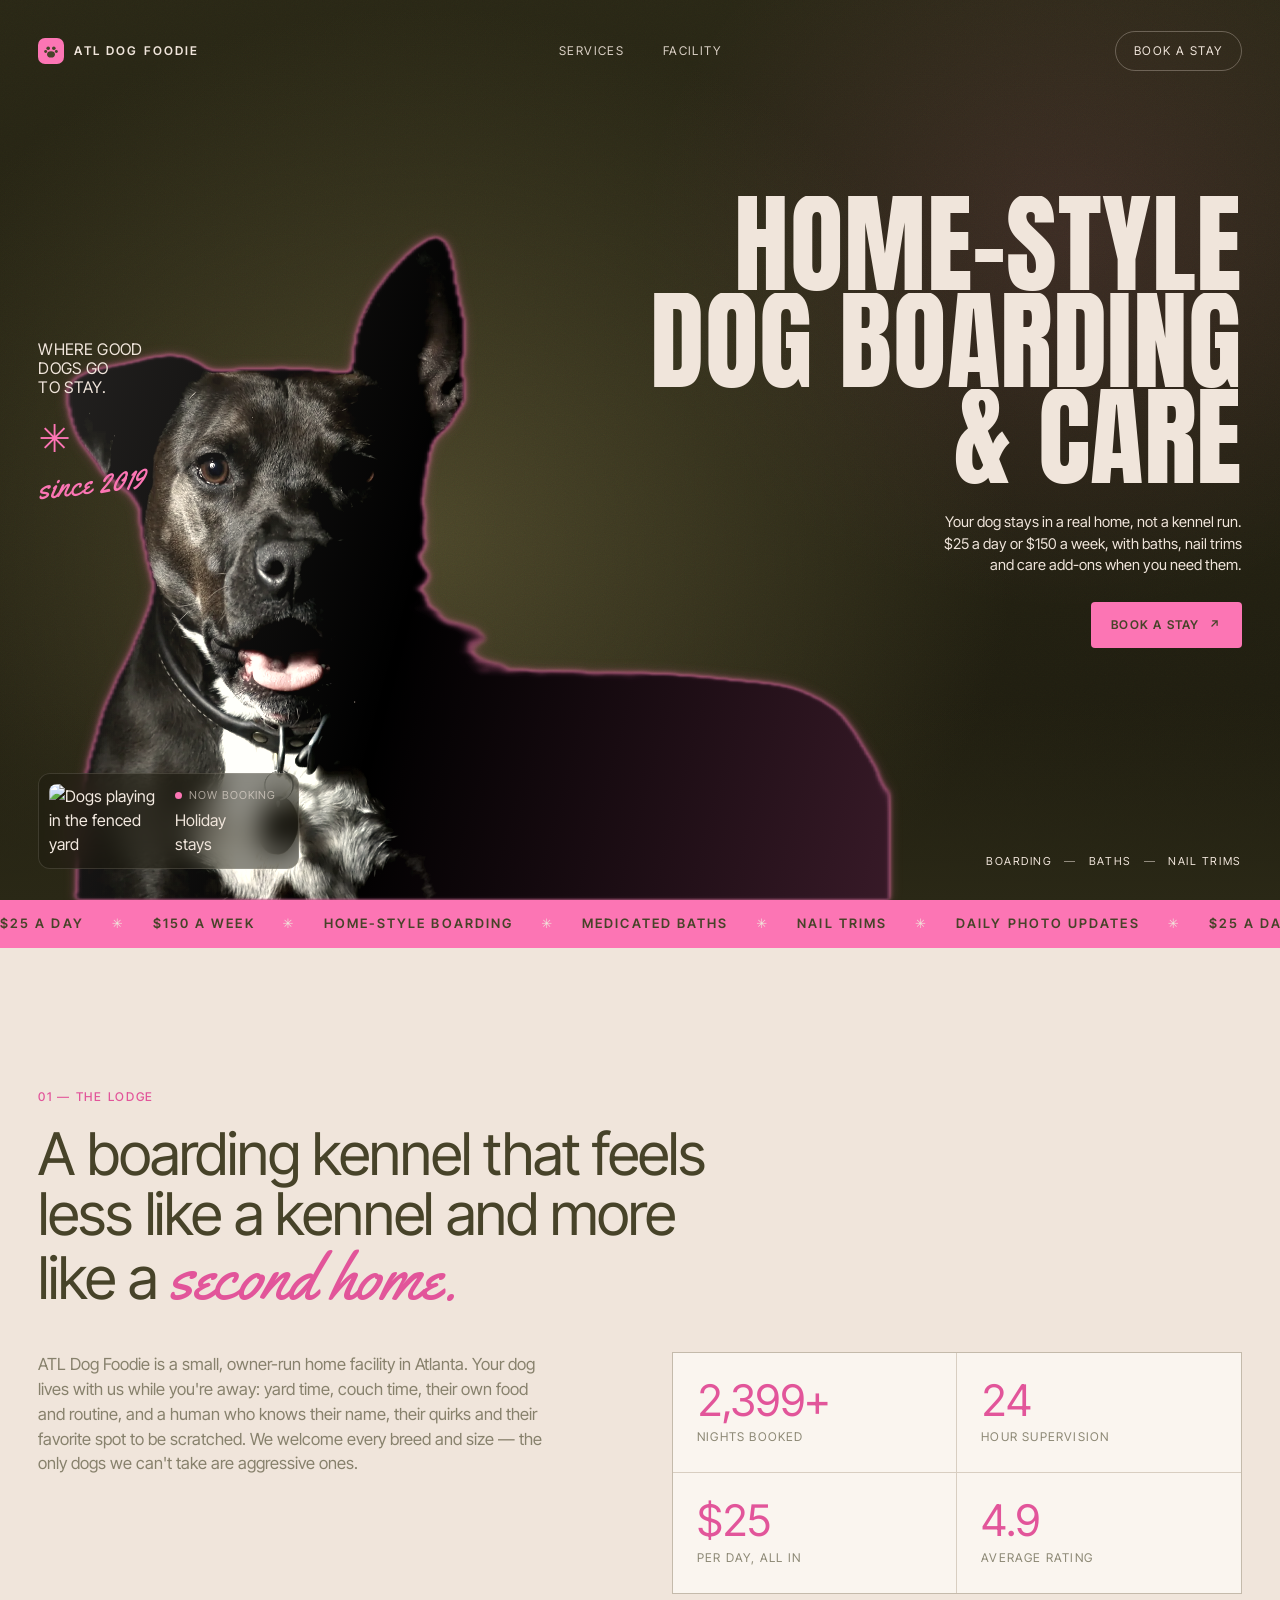
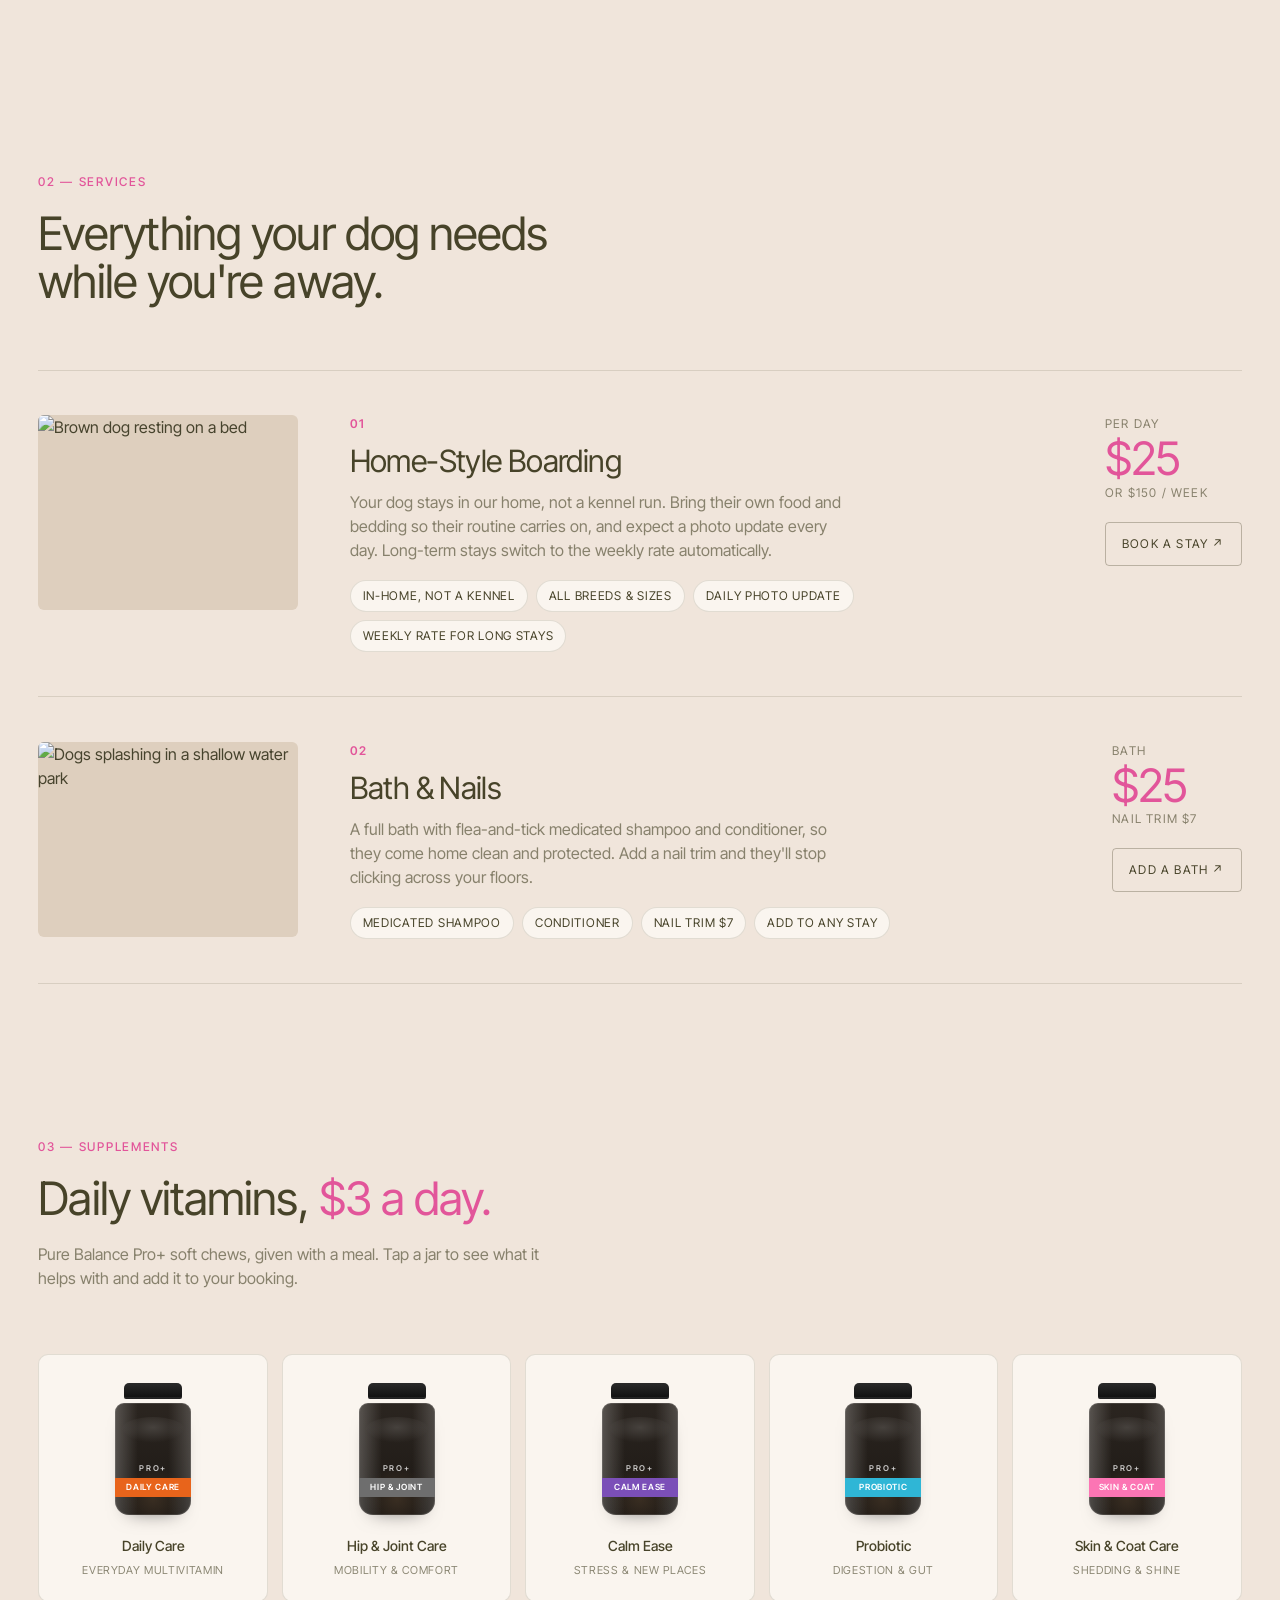
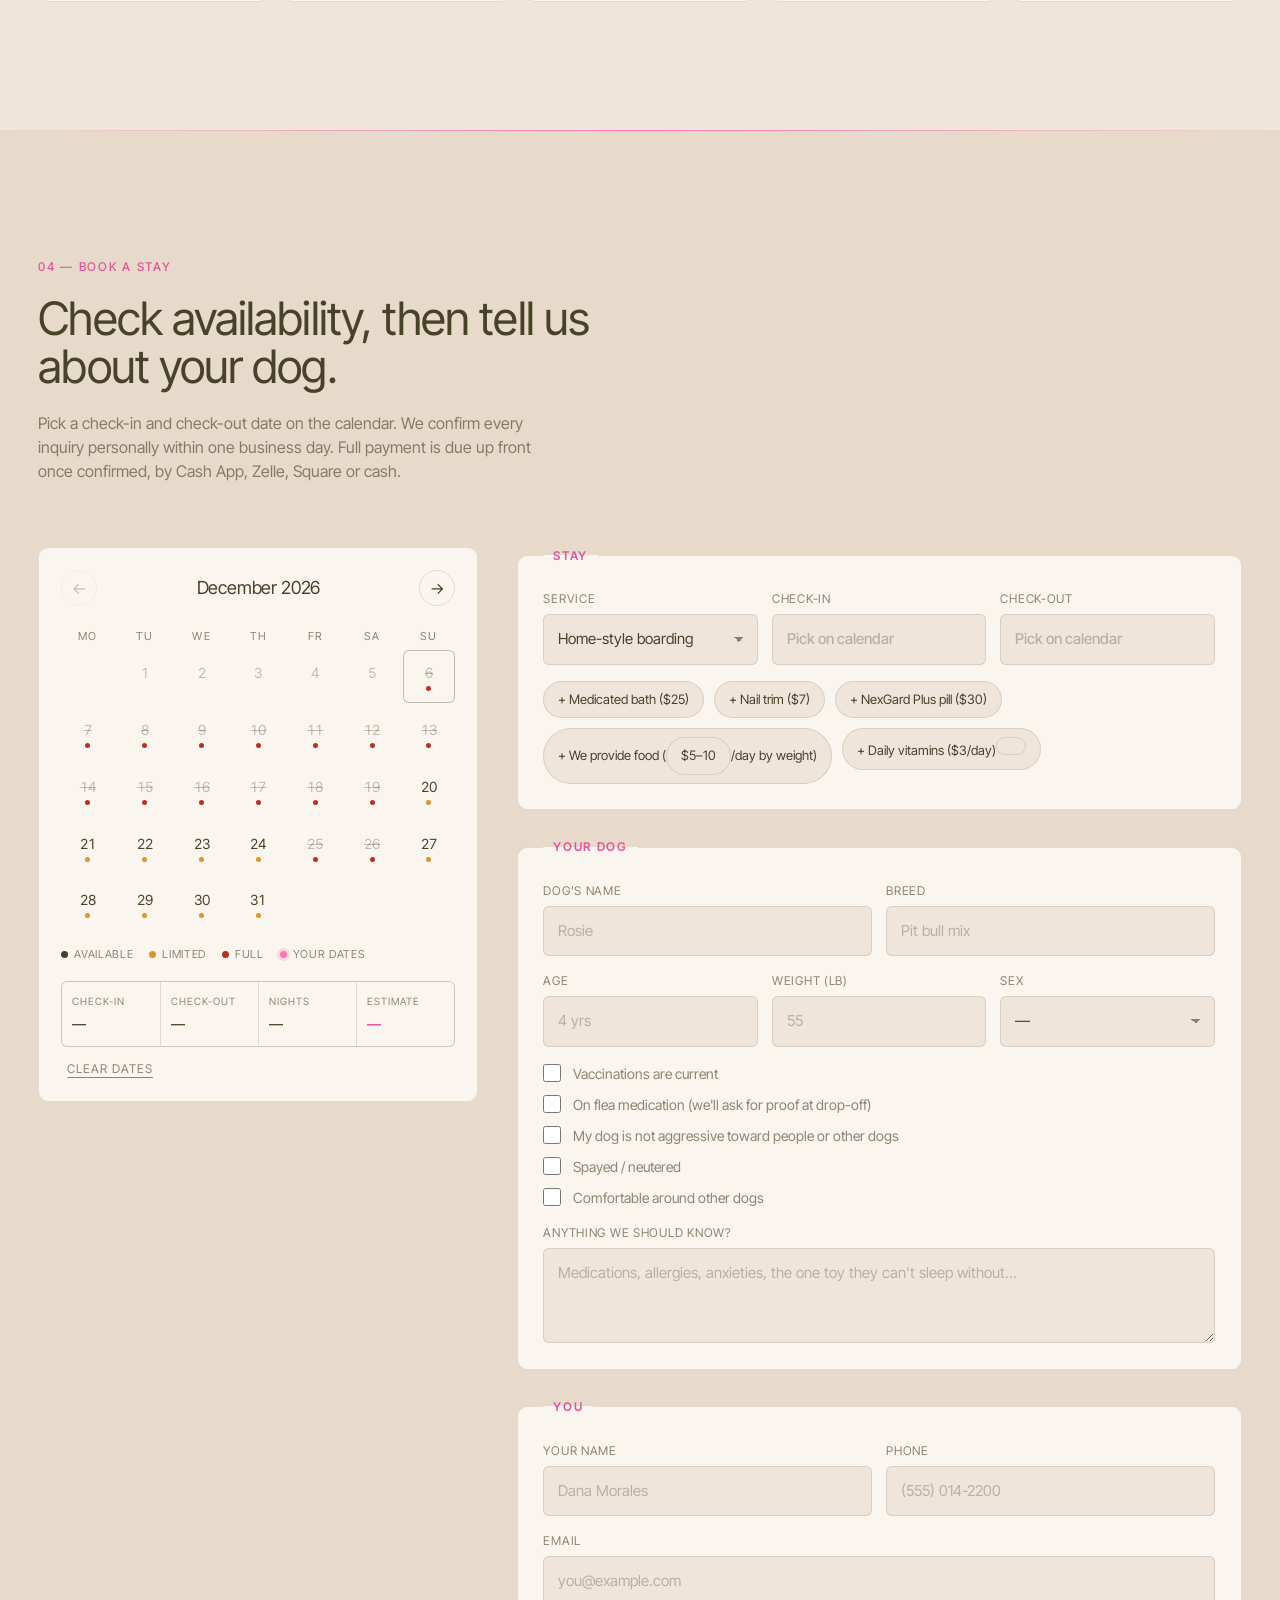
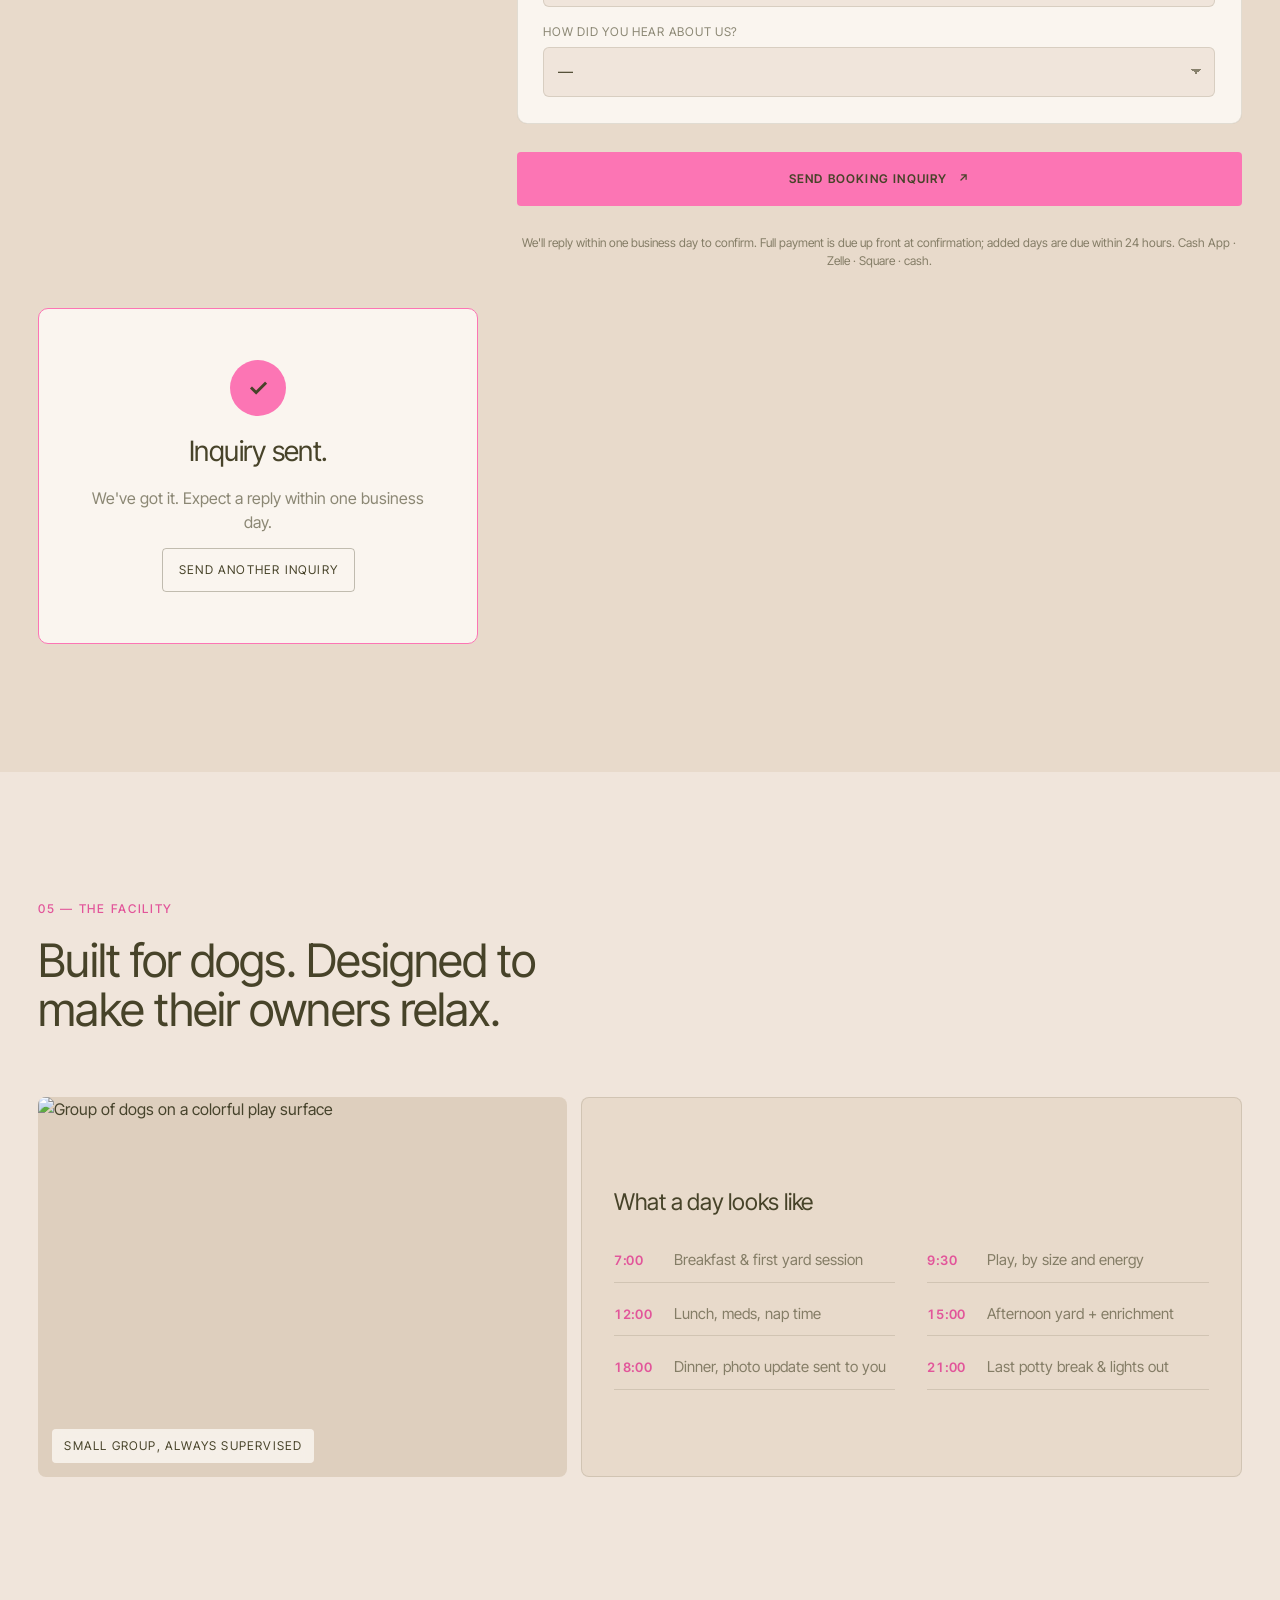
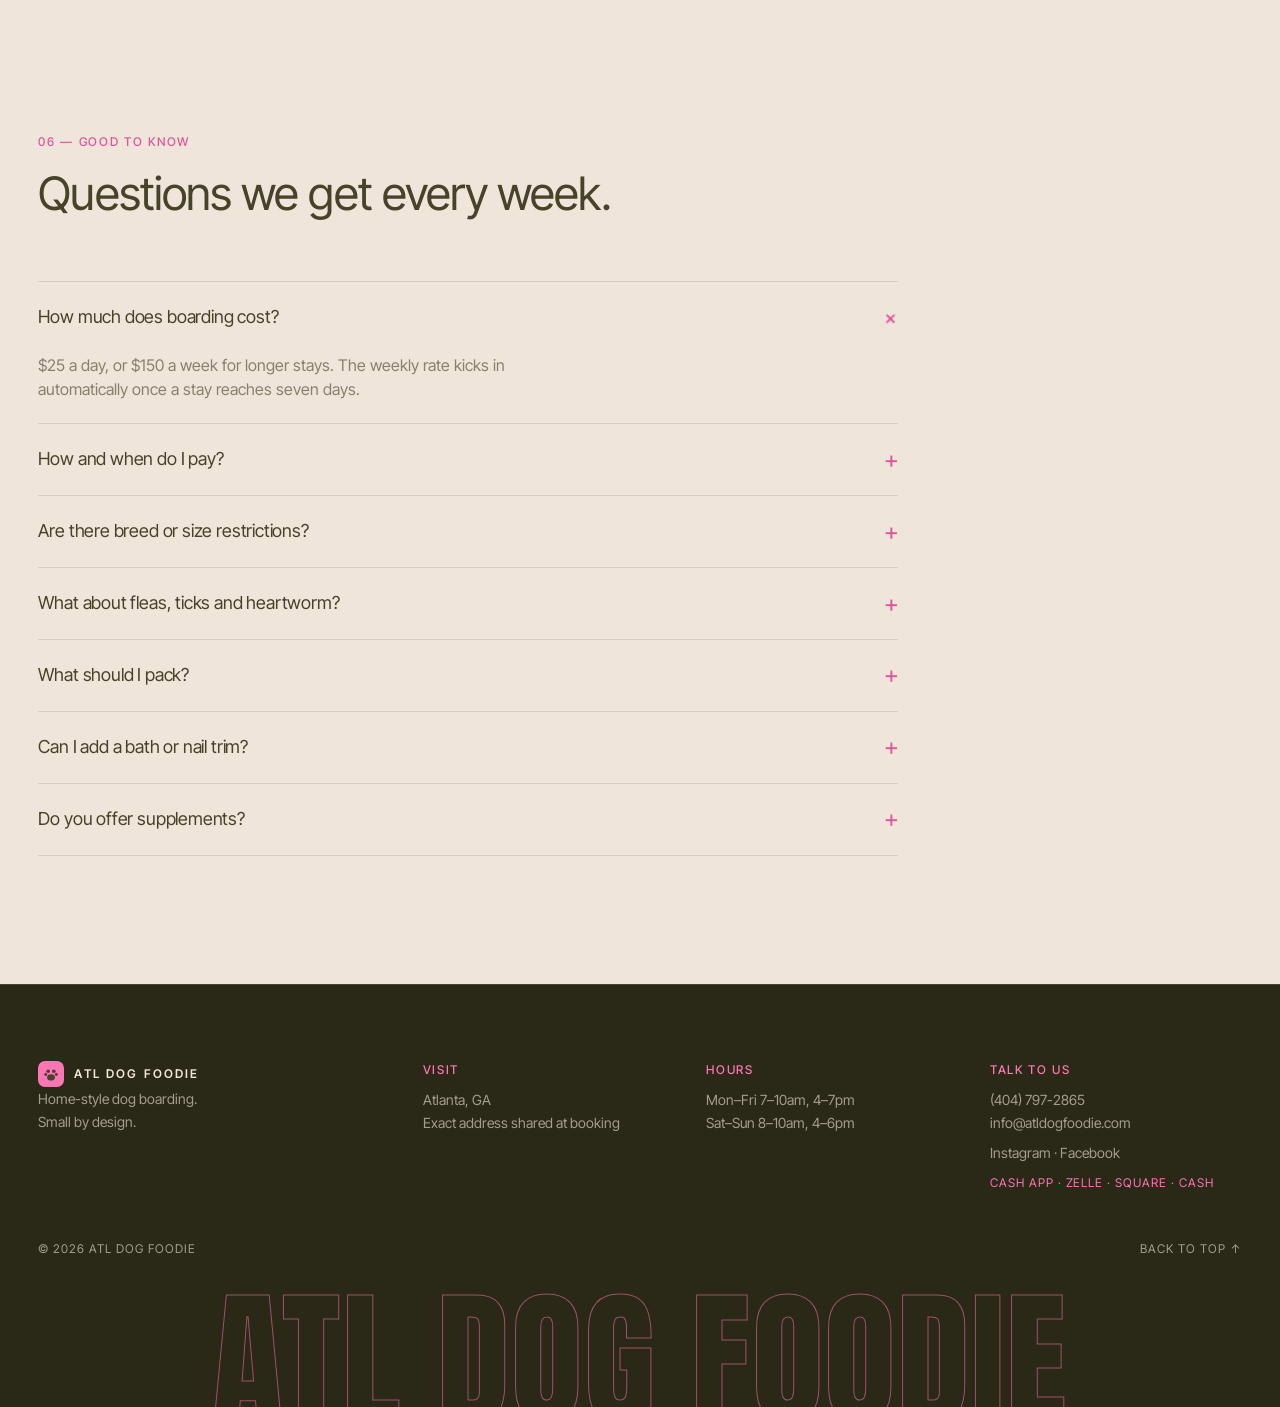
==== index.html @ d83cdf7b "ATL Dog Foodie site: hero, services, vitamins, booking calendar and inquiry form Co-Authored-By: Cla" ====
<!doctype html>
<html lang="en">
<head>
  <meta charset="utf-8">
  <meta name="viewport" content="width=device-width, initial-scale=1">
  <title>ATL Dog Foodie — Home-Style Dog Boarding in Atlanta</title>
  <meta name="description" content="Home-style dog boarding at $25 a day or $150 a week, plus baths, nail trims and care add-ons. Check availability and send a booking inquiry in under two minutes.">
  <link rel="preconnect" href="https://fonts.googleapis.com">
  <link rel="preconnect" href="https://fonts.gstatic.com" crossorigin>
  <link href="https://fonts.googleapis.com/css2?family=Anton&family=Inter+Tight:ital,wght@0,300;0,400;0,500;0,600;1,400&family=Yellowtail&display=swap" rel="stylesheet">
  <link rel="stylesheet" href="styles.css">
  <link rel="icon" href="data:image/svg+xml,%3Csvg xmlns='http://www.w3.org/2000/svg' viewBox='0 0 32 32'%3E%3Crect width='32' height='32' rx='8' fill='%23FC75B4'/%3E%3Ccircle cx='11' cy='11' r='3' fill='%23474329'/%3E%3Ccircle cx='21' cy='11' r='3' fill='%23474329'/%3E%3Cellipse cx='16' cy='21' rx='7' ry='5.5' fill='%23474329'/%3E%3C/svg%3E">
</head>
<body>

<!-- ============ HERO ============ -->
<div class="progress" id="progress" aria-hidden="true"></div>
<nav class="floating-nav" id="floatingNav" aria-label="Quick navigation">
  <a href="#top" class="brand-mini">ATL Dog Foodie</a>
  <a href="#services">Services</a>
  <a href="#facility">Facility</a>
  <a href="#book" class="floating-cta">Book a stay</a>
</nav>

<header class="hero" id="top">
  <div class="hero-media" aria-hidden="true">
    <div class="bg"></div>
    <div class="grain"></div>
    <div class="fade"></div>
  </div>

  <div class="dog-wrap" id="dogWrap" aria-hidden="true">
    <img class="dog" src="assets/dog-dark.webp" alt="" fetchpriority="high">
    <div class="dog-grade"></div>
  </div>

  <nav class="nav">
    <a class="brand" href="#top" aria-label="ATL Dog Foodie home">
      <span class="brand-mark" aria-hidden="true">
        <svg viewBox="0 0 32 32"><circle cx="11" cy="11" r="3.2"/><circle cx="21" cy="11" r="3.2"/><circle cx="6.5" cy="17" r="2.6"/><circle cx="25.5" cy="17" r="2.6"/><ellipse cx="16" cy="22" rx="7" ry="5.5"/></svg>
      </span>
      <span class="brand-name">ATL Dog Foodie</span>
    </a>
    <ul class="nav-links">
      <li><a href="#services">Services</a></li>
      <li><a href="#facility">Facility</a></li>
    </ul>
    <a class="pill" href="#book">Book a stay</a>
    <button class="burger" aria-label="Open menu" aria-expanded="false" aria-controls="mobileMenu"><span></span><span></span></button>
  </nav>

  <div class="mobile-menu" id="mobileMenu">
    <a href="#services">Services</a>
    <a href="#facility">Facility</a>
      <a href="#book" class="pill">Book a stay</a>
  </div>

  <div class="hero-left reveal-up">
    <p class="kicker">Where good<br>dogs go<br>to stay.</p>
    <span class="asterisk" aria-hidden="true">✳</span>
    <span class="hero-script" aria-hidden="true">since 2019</span>
  </div>

  <div class="hero-right">
    <h1 class="display">
      <span class="line"><span class="nowrap">Home-Style</span></span>
      <span class="line"><span>Dog Boarding</span></span>
      <span class="line"><span>&amp; Care</span></span>
    </h1>
    <p class="lede reveal-up" style="--d:.5s">Your dog stays in a real home, not a kennel run. $25 a day or $150 a week,
      with baths, nail trims and care add-ons when you need them.</p>
    <a class="btn-neon reveal-up" style="--d:.65s" href="#book">Book a stay <span class="arrow">↗</span></a>
  </div>

  <a class="hero-card reveal-up" style="--d:.8s" href="#book">
    <img src="https://images.unsplash.com/photo-1787152467585-3b6a11777ebd?w=320&h=200&fit=crop&q=70&auto=format" alt="Dogs playing in the fenced yard">
    <div>
      <small><i class="pulse"></i>Now booking</small>
      <strong>Holiday<br>stays</strong>
    </div>
  </a>

  <p class="hero-tags reveal-up" style="--d:.9s"><span>Boarding</span>—<span>Baths</span>—<span>Nail trims</span></p>

  <div class="scroll-cue" aria-hidden="true"><span></span></div>
</header>

<!-- ============ MARQUEE ============ -->
<div class="marquee" aria-hidden="true">
  <div class="marquee-track">
    <span>$25 a day</span><i>✳</i><span>$150 a week</span><i>✳</i><span>Home-style boarding</span><i>✳</i><span>Medicated baths</span><i>✳</i><span>Nail trims</span><i>✳</i><span>Daily photo updates</span><i>✳</i>
    <span>$25 a day</span><i>✳</i><span>$150 a week</span><i>✳</i><span>Home-style boarding</span><i>✳</i><span>Medicated baths</span><i>✳</i><span>Nail trims</span><i>✳</i><span>Daily photo updates</span><i>✳</i>
  </div>
</div>

<main>
<!-- ============ INTRO ============ -->
<section class="intro container">
  <p class="eyebrow reveal-up">01 — The lodge</p>
  <h2 class="h-xl reveal-up" style="--d:.1s">A boarding kennel that feels less like a kennel and more like a <em>second home.</em></h2>
  <div class="intro-grid">
    <p class="reveal-up" style="--d:.2s">ATL Dog Foodie is a small, owner-run home facility in Atlanta. Your dog lives with us while you're away: yard time, couch time, their own food and routine, and a human who knows their name, their quirks and their favorite spot to be scratched. We welcome every breed and size — the only dogs we can't take are aggressive ones.</p>
    <ul class="stats reveal-up" style="--d:.3s">
      <li><strong data-count="2400">0</strong><span>nights booked</span></li>
      <li><strong data-count="24">0</strong><span>hour supervision</span></li>
      <li><strong data-count="25" data-prefix="$">0</strong><span>per day, all in</span></li>
      <li><strong data-count="4.9" data-decimals="1">0</strong><span>average rating</span></li>
    </ul>
  </div>
</section>

<!-- ============ SERVICES ============ -->
<section class="services container" id="services">
  <div class="section-head">
    <p class="eyebrow reveal-up">02 — Services</p>
    <h2 class="h-lg reveal-up" style="--d:.1s">Everything your dog needs while you're away.</h2>
  </div>

  <div class="service-list">
    <article class="service reveal-up" data-service="boarding">
      <div class="service-media">
        <img src="https://images.unsplash.com/photo-1733344026350-228997a24764?w=900&q=75&auto=format&fit=crop" alt="Brown dog resting on a bed" loading="lazy">
      </div>
      <div class="service-body">
        <span class="num">01</span>
        <h3>Home-Style Boarding</h3>
        <p>Your dog stays in our home, not a kennel run. Bring their own food and bedding so their routine carries on, and expect a photo update every day. Long-term stays switch to the weekly rate automatically.</p>
        <ul class="features">
          <li>In-home, not a kennel</li><li>All breeds &amp; sizes</li><li>Daily photo update</li><li>Weekly rate for long stays</li>
        </ul>
      </div>
      <div class="service-price">
        <small>per day</small>
        <strong>$<span data-price="boarding">25</span></strong>
        <small>or $<span data-price="week">150</span> / week</small>
        <a class="btn-ghost" href="#book" data-pick="boarding">Book a stay ↗</a>
      </div>
    </article>

    <article class="service reveal-up" data-service="bath">
      <div class="service-media">
        <img src="https://images.unsplash.com/photo-1758426157062-3622db44ecd6?w=900&q=75&auto=format&fit=crop" alt="Dogs splashing in a shallow water park" loading="lazy">
      </div>
      <div class="service-body">
        <span class="num">02</span>
        <h3>Bath &amp; Nails</h3>
        <p>A full bath with flea-and-tick medicated shampoo and conditioner, so they come home clean and protected. Add a nail trim and they'll stop clicking across your floors.</p>
        <ul class="features">
          <li>Medicated shampoo</li><li>Conditioner</li><li>Nail trim $<span data-price="nails">7</span></li><li>Add to any stay</li>
        </ul>
      </div>
      <div class="service-price">
        <small>bath</small>
        <strong>$<span data-price="bath">25</span></strong>
        <small>nail trim $<span data-price="nails2">7</span></small>
        <a class="btn-ghost" href="#book" data-pick="boarding" data-addon="bath">Add a bath ↗</a>
      </div>
    </article>

    
  </div>
</section>

<!-- ============ VITAMINS ============ -->
<section class="vitamins container" id="vitamins">
  <div class="section-head">
    <p class="eyebrow reveal-up">03 — Supplements</p>
    <h2 class="h-lg reveal-up" style="--d:.1s">Daily vitamins, <span class="pink">$3 a day.</span></h2>
    <p class="muted reveal-up" style="--d:.2s">Pure Balance Pro+ soft chews, given with a meal. Tap a jar to see what it helps with and add it to your booking.</p>
  </div>
  <div class="jar-row reveal-up" role="list">
    <button class="jar" type="button" role="listitem" data-vit="daily" style="--label:#E8641B"><span class="jar-cap"></span><span class="jar-body"><span class="jar-brand">Pro+</span><span class="jar-label">Daily Care</span></span><span class="jar-name">Daily Care</span><span class="jar-hint">Everyday multivitamin</span></button>
    <button class="jar" type="button" role="listitem" data-vit="hip" style="--label:#6E6E6E"><span class="jar-cap"></span><span class="jar-body"><span class="jar-brand">Pro+</span><span class="jar-label">Hip &amp; Joint</span></span><span class="jar-name">Hip &amp; Joint Care</span><span class="jar-hint">Mobility &amp; comfort</span></button>
    <button class="jar" type="button" role="listitem" data-vit="calm" style="--label:#7B4FB8"><span class="jar-cap"></span><span class="jar-body"><span class="jar-brand">Pro+</span><span class="jar-label">Calm Ease</span></span><span class="jar-name">Calm Ease</span><span class="jar-hint">Stress &amp; new places</span></button>
    <button class="jar" type="button" role="listitem" data-vit="probiotic" style="--label:#2FB6D6"><span class="jar-cap"></span><span class="jar-body"><span class="jar-brand">Pro+</span><span class="jar-label">Probiotic</span></span><span class="jar-name">Probiotic</span><span class="jar-hint">Digestion &amp; gut</span></button>
    <button class="jar" type="button" role="listitem" data-vit="skin" style="--label:#FC75B4"><span class="jar-cap"></span><span class="jar-body"><span class="jar-brand">Pro+</span><span class="jar-label">Skin &amp; Coat</span></span><span class="jar-name">Skin &amp; Coat Care</span><span class="jar-hint">Shedding &amp; shine</span></button>
  </div>
</section>

<dialog class="vit-dialog" id="vitDialog" aria-labelledby="vitTitle">
  <form method="dialog" class="vit-inner">
    <button class="vit-close" value="close" aria-label="Close">×</button>
    <div class="vit-jar" id="vitJar"><span class="jar-cap"></span><span class="jar-body"><span class="jar-brand">Pro+</span><span class="jar-label" id="vitLabel"></span></span></div>
    <div class="vit-copy">
      <p class="eyebrow" id="vitKicker">Supplement</p>
      <h3 id="vitTitle">Daily Care</h3>
      <p class="muted" id="vitSummary"></p>
      <ul class="vit-benefits" id="vitBenefits"></ul>
      <p class="vit-price">$<span data-price="vitamins">3</span> a day · given with a meal</p>
      <div class="vit-actions">
        <button class="btn-neon" value="add" id="vitAdd" type="submit">Add to my booking <span class="arrow">↗</span></button>
        <button class="btn-ghost" value="close" type="submit">Maybe later</button>
      </div>
    </div>
  </form>
</dialog>

<!-- ============ BOOKING ============ -->
<section class="booking" id="book">
  <div class="container">
    <div class="section-head">
      <p class="eyebrow reveal-up">04 — Book a stay</p>
      <h2 class="h-lg reveal-up" style="--d:.1s">Check availability, then tell us about your dog.</h2>
      <p class="muted reveal-up" style="--d:.2s">Pick a check-in and check-out date on the calendar. We confirm every inquiry personally within one business day. Full payment is due up front once confirmed, by Cash App, Zelle, Square or cash.</p>
    </div>

    <div class="booking-grid">
      <!-- Calendar -->
      <div class="calendar reveal-up" id="calendar" aria-label="Availability calendar">
        <div class="cal-head">
          <button class="cal-nav" id="prevMonth" aria-label="Previous month">←</button>
          <h3 id="calTitle">Month</h3>
          <button class="cal-nav" id="nextMonth" aria-label="Next month">→</button>
        </div>
        <div class="cal-weekdays"><span>Mo</span><span>Tu</span><span>We</span><span>Th</span><span>Fr</span><span>Sa</span><span>Su</span></div>
        <div class="cal-grid" id="calGrid" role="grid"></div>
        <div class="cal-legend">
          <span><i class="dot open"></i>Available</span>
          <span><i class="dot limited"></i>Limited</span>
          <span><i class="dot full"></i>Full</span>
          <span><i class="dot selected"></i>Your dates</span>
        </div>
        <div class="cal-summary" id="calSummary">
          <div><small>Check-in</small><strong id="sumIn">—</strong></div>
          <div><small>Check-out</small><strong id="sumOut">—</strong></div>
          <div><small>Nights</small><strong id="sumNights">—</strong></div>
          <div><small>Estimate</small><strong id="sumEstimate">—</strong></div>
        </div>
        <button class="link-btn" id="clearDates" type="button">Clear dates</button>
      </div>

      <!-- Inquiry form -->
      <form class="inquiry reveal-up" id="inquiryForm" novalidate style="--d:.15s">
        <fieldset>
          <legend>Stay</legend>
          <div class="field-row">
            <label class="field">
              <span>Service</span>
              <select name="service" id="serviceSelect" required>
                <option value="boarding">Home-style boarding</option>
                <option value="grooming">Bath / nails only (drop-in)</option>
              </select>
            </label>
            <label class="field">
              <span>Check-in</span>
              <input type="text" name="checkin" id="checkinField" placeholder="Pick on calendar" readonly required>
            </label>
            <label class="field">
              <span>Check-out</span>
              <input type="text" name="checkout" id="checkoutField" placeholder="Pick on calendar" readonly required>
            </label>
          </div>
          <div class="chips" role="group" aria-label="Add-ons">
            <label><input type="checkbox" name="addons" value="bath"><span>+ Medicated bath ($25)</span></label>
            <label><input type="checkbox" name="addons" value="nails"><span>+ Nail trim ($7)</span></label>
            <label><input type="checkbox" name="addons" value="nexgard"><span>+ NexGard Plus pill ($30)</span></label>
            <label><input type="checkbox" name="addons" value="food"><span>+ We provide food (<span id="foodRate">$5–10</span>/day by weight)</span></label>
            <label><input type="checkbox" name="addons" value="vitamins"><span>+ Daily vitamins ($3/day)<span id="vitChoice"></span></span></label>
            <input type="hidden" name="vitamin" id="vitaminField" value="">
          </div>
        </fieldset>

        <fieldset>
          <legend>Your dog</legend>
          <div class="field-row">
            <label class="field"><span>Dog's name</span><input type="text" name="dogName" required placeholder="Rosie"></label>
            <label class="field"><span>Breed</span><input type="text" name="breed" required placeholder="Pit bull mix"></label>
          </div>
          <div class="field-row three">
            <label class="field"><span>Age</span><input type="text" name="age" placeholder="4 yrs"></label>
            <label class="field"><span>Weight (lb)</span><input type="number" name="weight" min="1" max="250" placeholder="55"></label>
            <label class="field"><span>Sex</span>
              <select name="sex"><option value="">—</option><option>Female</option><option>Male</option></select>
            </label>
          </div>
          <div class="toggles">
            <label><input type="checkbox" name="vaccinated" required><span>Vaccinations are current</span></label>
            <label><input type="checkbox" name="fleaMed"><span>On flea medication (we'll ask for proof at drop-off)</span></label>
            <label><input type="checkbox" name="notAggressive" required><span>My dog is not aggressive toward people or other dogs</span></label>
            <label><input type="checkbox" name="fixed"><span>Spayed / neutered</span></label>
            <label><input type="checkbox" name="social"><span>Comfortable around other dogs</span></label>
          </div>
          <label class="field"><span>Anything we should know?</span>
            <textarea name="notes" rows="3" placeholder="Medications, allergies, anxieties, the one toy they can't sleep without…"></textarea>
          </label>
        </fieldset>

        <fieldset>
          <legend>You</legend>
          <div class="field-row">
            <label class="field"><span>Your name</span><input type="text" name="ownerName" required placeholder="Dana Morales"></label>
            <label class="field"><span>Phone</span><input type="tel" name="phone" required placeholder="(555) 014-2200"></label>
          </div>
          <label class="field"><span>Email</span><input type="email" name="email" required placeholder="you@example.com"></label>
          <label class="field"><span>How did you hear about us?</span>
            <select name="source"><option value="">—</option><option>Friend or vet</option><option>Instagram</option><option>Google</option><option>Returning guest</option></select>
          </label>
        </fieldset>

        <p class="form-error" id="formError" role="alert" hidden></p>
        <button class="btn-neon wide" type="submit" id="submitBtn">Send booking inquiry <span class="arrow">↗</span></button>
        <p class="fine">We'll reply within one business day to confirm. Full payment is due up front at confirmation; added days are due within 24 hours. Cash App · Zelle · Square · cash.</p>
      </form>

      <div class="inquiry-success" id="inquirySuccess" hidden>
        <span class="check">✓</span>
        <h3>Inquiry sent.</h3>
        <p id="successText">We've got it. Expect a reply within one business day.</p>
        <button class="btn-ghost" type="button" id="anotherBtn">Send another inquiry</button>
      </div>
    </div>
  </div>
</section>

<!-- ============ FACILITY ============ -->
<section class="facility" id="facility">
  <div class="container">
    <div class="section-head">
      <p class="eyebrow reveal-up">05 — The facility</p>
      <h2 class="h-lg reveal-up" style="--d:.1s">Built for dogs. Designed to make their owners relax.</h2>
    </div>
    <div class="facility-grid">
      <figure class="reveal-up"><img src="https://images.unsplash.com/photo-1787152467585-3b6a11777ebd?w=1200&q=75&auto=format&fit=crop" alt="Group of dogs on a colorful play surface" loading="lazy"><figcaption>Small group, always supervised</figcaption></figure>
      <div class="facility-copy reveal-up" style="--d:.15s">
        <h3>What a day looks like</h3>
        <ol class="timeline">
          <li><span>7:00</span>Breakfast &amp; first yard session</li>
          <li><span>9:30</span>Play, by size and energy</li>
          <li><span>12:00</span>Lunch, meds, nap time</li>
          <li><span>15:00</span>Afternoon yard + enrichment</li>
          <li><span>18:00</span>Dinner, photo update sent to you</li>
          <li><span>21:00</span>Last potty break &amp; lights out</li>
        </ol>
      </div>
    </div>
  </div>
</section>



<!-- ============ FAQ ============ -->
<section class="faq container">
  <div class="section-head">
    <p class="eyebrow reveal-up">06 — Good to know</p>
    <h2 class="h-lg reveal-up" style="--d:.1s">Questions we get every week.</h2>
  </div>
  <div class="accordion reveal-up">
    <details open><summary>How much does boarding cost?</summary><p>$25 a day, or $150 a week for longer stays. The weekly rate kicks in automatically once a stay reaches seven days.</p></details>
    <details><summary>How and when do I pay?</summary><p>Full payment is due up front once your stay is confirmed. If you extend while your dog is with us, payment for the extra days is due within 24 hours. We take Cash App, Zelle, Square and cash.</p></details>
    <details><summary>Are there breed or size restrictions?</summary><p>No. Every breed and size is welcome. The only dogs we can't take are aggressive ones, for the safety of the other guests.</p></details>
    <details><summary>What about fleas, ticks and heartworm?</summary><p>We ask for proof your dog is on flea medication. If they aren't, we'll give a monthly NexGard Plus flea-and-heartworm pill at drop-off for $30.</p></details>
    <details><summary>What should I pack?</summary><p>Their regular food portioned per meal, any medication with instructions, and a blanket or toy that smells like home. If you'd rather not bring food, we'll provide it: $5 a day for dogs up to 40 lb, $10 a day over 40 lb.</p></details>
    <details><summary>Can I add a bath or nail trim?</summary><p>Yes. A bath with flea-and-tick medicated shampoo and conditioner is $25, and a nail trim is $7. Tick them on the booking form or ask at drop-off.</p></details>
    <details><summary>Do you offer supplements?</summary><p>Yes. We can give a daily vitamin for shedding, mood, joints and general health for $3 a day. Add it on the booking form.</p></details>
  </div>
</section>

</main>

<!-- ============ FOOTER ============ -->
<footer class="footer">
  <div class="container footer-grid">
    <div>
      <a class="brand" href="#top"><span class="brand-mark"><svg viewBox="0 0 32 32"><circle cx="11" cy="11" r="3.2"/><circle cx="21" cy="11" r="3.2"/><circle cx="6.5" cy="17" r="2.6"/><circle cx="25.5" cy="17" r="2.6"/><ellipse cx="16" cy="22" rx="7" ry="5.5"/></svg></span><span class="brand-name">ATL Dog Foodie</span></a>
      <p class="muted">Home-style dog boarding.<br>Small by design.</p>
    </div>
    <div>
      <h4>Visit</h4>
      <p>Atlanta, GA<br>Exact address shared at booking</p>
    </div>
    <div>
      <h4>Hours</h4>
      <p>Mon–Fri 7–10am, 4–7pm<br>Sat–Sun 8–10am, 4–6pm</p>
    </div>
    <div>
      <h4>Talk to us</h4>
      <p><a href="tel:+14047972865">(404) 797-2865</a><br><a href="mailto:info@atldogfoodie.com">info@atldogfoodie.com</a></p>
      <p class="socials"><a href="#">Instagram</a> · <a href="#">Facebook</a></p>
      <p class="pay">Cash App · Zelle · Square · Cash</p>
    </div>
  </div>
  <div class="container footer-base">
    <span>© <span id="year"></span> ATL Dog Foodie</span>
    <a href="#top">Back to top ↑</a>
  </div>
  <div class="footer-wordmark" aria-hidden="true">ATL Dog Foodie</div>
</footer>

<script src="app.js"></script>
</body>
</html>
---- styles.css ----
/* ================================================================
   ATL DOG FOODIE — styles
   Structure: the original dark-hero editorial layout.
   Palette:   Soft Sand #F0E5DB · Mocha Green #474329 · Watermelon Pink #FC75B4
   ================================================================ */
:root{
  --sand:#F0E5DB;
  --sand-2:#E8DACB;
  --sand-3:#DECFBE;
  --paper:#FAF5EF;
  --mocha:#474329;
  --mocha-deep:#2A2816;
  --mocha-ink:#1C1A0E;
  --pink:#FC75B4;
  --pink-deep:#E2559A;
  --amber:#D9962B;
  --danger:#B8321F;

  /* light sections */
  --bg:var(--sand);
  --bg-2:var(--sand-2);
  --bg-3:var(--sand-3);
  --fg:var(--mocha);
  --fg-60:rgba(71,67,41,.62);
  --fg-30:rgba(71,67,41,.32);
  --fg-12:rgba(71,67,41,.14);

  /* dark surfaces (hero, footer) */
  --on-dark:var(--sand);
  --on-dark-60:rgba(240,229,219,.62);
  --on-dark-30:rgba(240,229,219,.3);
  --on-dark-12:rgba(240,229,219,.14);

  --font:"Inter Tight", ui-sans-serif, system-ui, -apple-system, "Helvetica Neue", Arial, sans-serif;
  --script:"Yellowtail", cursive;
  --display:"Anton", "Inter Tight", Impact, sans-serif;
  --gutter:clamp(16px, 3vw, 40px);
  --ease:cubic-bezier(.22,.8,.2,1);
}

*{box-sizing:border-box}
html{scroll-behavior:smooth;-webkit-text-size-adjust:100%}
body{
  margin:0;background:var(--bg);color:var(--fg);
  font-family:var(--font);font-weight:400;line-height:1.5;
  -webkit-font-smoothing:antialiased;overflow-x:hidden;
}
img{max-width:100%;display:block}
a{color:inherit;text-decoration:none}
button{font:inherit;color:inherit;background:none;border:0;cursor:pointer}
.container{width:min(1280px, 100% - 2*var(--gutter));margin-inline:auto}
.muted{color:var(--fg-60)}

/* ---------- type ---------- */
.eyebrow{font-size:12px;letter-spacing:.14em;text-transform:uppercase;color:var(--pink-deep);margin:0 0 18px;font-weight:500}
.h-xl{font-size:clamp(32px, 4.6vw, 64px);line-height:1.02;letter-spacing:-.02em;font-weight:400;margin:0 0 40px;max-width:20ch}
.h-xl em{font-family:var(--script);font-style:normal;color:var(--pink-deep);font-size:1.12em;letter-spacing:0}
.h-lg{font-size:clamp(28px, 3.6vw, 48px);line-height:1.05;letter-spacing:-.02em;font-weight:400;margin:0;max-width:22ch}
.section-head{margin-bottom:clamp(32px, 5vw, 64px)}
.section-head .muted{max-width:56ch;margin:20px 0 0}

/* ---------- reveal ---------- */
.reveal-up{opacity:0;transform:translateY(28px);transition:opacity .9s var(--ease) var(--d,0s), transform .9s var(--ease) var(--d,0s)}
.reveal-up.in{opacity:1;transform:none}
@media (prefers-reduced-motion: reduce){
  .reveal-up{opacity:1;transform:none;transition:none}
  *{animation-duration:.001s !important;animation-iteration-count:1 !important}
}

/* ---------- scroll progress + floating nav ---------- */
.progress{position:fixed;top:0;left:0;height:3px;width:100%;background:var(--pink);transform-origin:left;transform:scaleX(0);z-index:60;pointer-events:none}
.floating-nav{
  position:fixed;top:16px;left:50%;transform:translateX(-50%) translateY(-24px);z-index:55;
  display:flex;align-items:center;gap:4px;padding:6px;border-radius:999px;
  background:rgba(250,245,239,.85);backdrop-filter:blur(14px);-webkit-backdrop-filter:blur(14px);
  border:1px solid var(--fg-12);box-shadow:0 10px 40px -18px rgba(71,67,41,.5);
  font-size:11px;letter-spacing:.12em;text-transform:uppercase;font-weight:500;
  opacity:0;pointer-events:none;transition:opacity .4s,transform .5s var(--ease);
}
.floating-nav.show{opacity:1;pointer-events:auto;transform:translateX(-50%)}
.floating-nav a{padding:9px 14px;border-radius:999px;transition:background .25s,color .25s;white-space:nowrap}
.floating-nav a:hover{background:var(--fg-12)}
.floating-nav .brand-mini{font-weight:600;letter-spacing:.2em}
.floating-nav .floating-cta{background:var(--mocha);color:var(--sand)}
.floating-nav .floating-cta:hover{background:var(--pink);color:var(--mocha)}

/* ================================================================
   HERO — dark mocha, duotone photo, pink light
   ================================================================ */
.hero{
  position:relative;min-height:100svh;height:100svh;
  display:grid;
  grid-template-columns:1fr 1fr;
  grid-template-rows:auto 1fr auto;
  padding:clamp(18px, 2.4vw, 32px) clamp(20px, 3vw, 44px);
  overflow:hidden;isolation:isolate;
  color:var(--on-dark);background:var(--mocha-deep);
}
.hero-media{position:absolute;inset:0;z-index:0;overflow:hidden;will-change:transform}
.hero-media .bg{
  position:absolute;inset:-10%;
  background:
    radial-gradient(55% 70% at 36% 58%, #4a4529 0%, rgba(74,69,41,0) 70%),
    radial-gradient(40% 50% at 78% 30%, rgba(252,117,180,.10) 0%, rgba(252,117,180,0) 70%),
    linear-gradient(180deg, #2A2816 0%, #1C1A0E 100%);
}
.hero-media .grain{
  position:absolute;inset:0;opacity:.16;mix-blend-mode:overlay;pointer-events:none;
  background-image:url("data:image/svg+xml,%3Csvg xmlns='http://www.w3.org/2000/svg' width='160' height='160'%3E%3Cfilter id='n'%3E%3CfeTurbulence type='fractalNoise' baseFrequency='.9' numOctaves='2' stitchTiles='stitch'/%3E%3C/filter%3E%3Crect width='100%25' height='100%25' filter='url(%23n)'/%3E%3C/svg%3E");
}
.hero-media .fade{position:absolute;inset:auto 0 0 0;height:22%;background:linear-gradient(to bottom, transparent, var(--mocha-deep))}

/* the cutout dog: graded warm, thin pink edge light, sits in front of the words */
.dog-wrap{
  position:absolute;left:50%;bottom:0;height:76%;aspect-ratio:1600/1314;z-index:2;
  transform:translateX(-70%) translateY(2%);opacity:0;animation:dogIn 1.4s .15s var(--ease) forwards;
  will-change:transform;pointer-events:none;
}
@keyframes dogIn{to{opacity:1;transform:translateX(-70%) translateY(0)}}
.dog-wrap .dog{
  width:100%;height:100%;object-fit:contain;object-position:bottom;
  filter:
    brightness(1.28) contrast(1.12) saturate(.72) sepia(.22)
    drop-shadow(0 0 1px rgba(252,117,180,.95))
    drop-shadow(0 0 2.5px rgba(252,117,180,.75))
    drop-shadow(0 0 6px rgba(252,117,180,.22));
}
.dog-wrap .dog-grade{
  position:absolute;inset:0;
  -webkit-mask:url("assets/dog-dark.webp") center bottom / contain no-repeat;mask:url("assets/dog-dark.webp") center bottom / contain no-repeat;
  background:
    linear-gradient(105deg, rgba(240,229,219,.16) 0%, rgba(240,229,219,0) 45%, rgba(252,117,180,.22) 100%);
  mix-blend-mode:screen;
}

/* nav */
.nav{
  grid-column:1 / -1;display:grid;grid-template-columns:1fr auto 1fr;align-items:center;gap:20px;position:relative;z-index:4;
  font-size:12px;letter-spacing:.12em;text-transform:uppercase;
}
.brand{display:inline-flex;align-items:center;gap:10px;justify-self:start}
.brand-mark{width:26px;height:26px;border-radius:7px;background:var(--pink);display:grid;place-items:center;flex:none}
.brand-mark svg{width:18px;height:18px;fill:var(--mocha)}
.brand-name{font-weight:600;letter-spacing:.18em;font-size:12px;text-transform:uppercase;white-space:nowrap}
.nav-links{display:flex;gap:clamp(20px,3vw,44px);list-style:none;margin:0;padding:0}
.nav-links a{position:relative;padding:6px 0;opacity:.9}
.nav-links a::after{content:"";position:absolute;left:0;bottom:0;height:1px;width:100%;background:var(--pink);transform:scaleX(0);transform-origin:right;transition:transform .4s var(--ease)}
.nav-links a:hover::after{transform:scaleX(1);transform-origin:left}
.pill{
  justify-self:end;border:1px solid var(--on-dark-30);border-radius:999px;padding:10px 18px;
  transition:background .3s,color .3s,border-color .3s;font-size:12px;letter-spacing:.12em;text-transform:uppercase;
}
.pill:hover{background:var(--sand);color:var(--mocha);border-color:var(--sand)}
.burger{display:none;width:40px;height:40px;justify-self:end;position:relative}
.burger span{position:absolute;left:9px;right:9px;height:1.5px;background:var(--sand);transition:transform .3s,top .3s}
.burger span:first-child{top:15px}.burger span:last-child{top:24px}
.burger[aria-expanded="true"] span:first-child{top:19px;transform:rotate(45deg)}
.burger[aria-expanded="true"] span:last-child{top:19px;transform:rotate(-45deg)}
.mobile-menu{display:none}

/* left kicker */
.hero-left{align-self:center;display:flex;flex-direction:column;gap:22px;position:relative;z-index:3}
.kicker{margin:0;font-size:clamp(14px, 1.25vw, 18px);line-height:1.2;text-transform:uppercase;letter-spacing:.02em}
.asterisk{color:var(--pink);font-size:clamp(28px, 3vw, 44px);line-height:1;display:inline-block;animation:spin 14s linear infinite;transform-origin:center;width:1em}
@keyframes spin{to{transform:rotate(360deg)}}
.hero-script{font-family:var(--script);color:var(--pink);font-size:clamp(26px, 2.4vw, 38px);line-height:1;transform:rotate(-6deg);transform-origin:left;margin-top:-6px}

/* right display */
.hero-right{align-self:center;justify-self:end;text-align:right;display:flex;flex-direction:column;align-items:flex-end;max-width:min(980px, 72vw)}
.display{
  margin:0 0 26px;font-family:var(--display);font-weight:400;text-transform:uppercase;
  font-size:clamp(52px, 8.6vw, 132px);line-height:.88;letter-spacing:.004em;
  position:relative;z-index:1;color:var(--sand);
}
.display .line{display:block;overflow:hidden}
.display .nowrap{white-space:nowrap}
.display .line span{display:block;transform:translateY(110%);animation:rise 1.1s var(--ease) forwards}
.display .line:nth-child(1) span{animation-delay:.15s}
.display .line:nth-child(2) span{animation-delay:.27s}
.display .line:nth-child(3) span{animation-delay:.39s}
@keyframes rise{to{transform:none}}
.lede{margin:0 0 26px;max-width:34ch;font-size:clamp(14px, 1.15vw, 17px);line-height:1.45;color:var(--on-dark);position:relative;z-index:3}
.hero .btn-neon{position:relative;z-index:3}

/* primary button (pink) */
.btn-neon{
  display:inline-flex;align-items:center;gap:10px;background:var(--pink);color:var(--mocha);
  font-weight:600;font-size:12px;letter-spacing:.1em;text-transform:uppercase;
  padding:14px 20px;border-radius:4px;transition:transform .35s var(--ease), box-shadow .35s, background .3s;
  position:relative;overflow:hidden;
}
.btn-neon .arrow{transition:transform .35s var(--ease)}
.btn-neon:hover{transform:translateY(-2px);box-shadow:0 14px 40px -12px rgba(252,117,180,.7);background:#ff8ac0}
.btn-neon:hover .arrow{transform:translate(3px,-3px)}
.btn-neon.wide{width:100%;justify-content:center;padding:18px}
.btn-ghost{
  display:inline-flex;align-items:center;gap:8px;border:1px solid var(--fg-30);border-radius:4px;
  padding:12px 16px;font-size:12px;letter-spacing:.1em;text-transform:uppercase;transition:all .3s;
}
.btn-ghost:hover{border-color:var(--pink);color:var(--pink-deep)}

/* bottom-left card */
.hero-card{
  grid-row:3;grid-column:1;align-self:end;justify-self:start;position:relative;z-index:3;
  display:flex;gap:14px;align-items:center;
  background:rgba(28,26,14,.5);backdrop-filter:blur(14px);-webkit-backdrop-filter:blur(14px);
  border:1px solid var(--on-dark-12);border-radius:12px;padding:10px;padding-right:22px;
  transition:border-color .3s, transform .4s var(--ease);
}
.hero-card:hover{border-color:var(--pink);transform:translateY(-3px)}
.hero-card img{width:112px;height:74px;object-fit:cover;border-radius:8px;filter:saturate(.85) contrast(1.05)}
.hero-card small{display:flex;align-items:center;gap:7px;font-size:11px;letter-spacing:.08em;text-transform:uppercase;color:var(--on-dark-60);margin-bottom:4px}
.hero-card strong{font-weight:400;font-size:16px;line-height:1.15}
.pulse{width:7px;height:7px;border-radius:50%;background:var(--pink);box-shadow:0 0 0 0 rgba(252,117,180,.6);animation:pulse 1.8s ease-out infinite}
@keyframes pulse{to{box-shadow:0 0 0 9px rgba(252,117,180,0)}}

/* bottom-right tags */
.hero-tags{
  grid-row:3;grid-column:2;align-self:end;justify-self:end;margin:0;position:relative;z-index:3;
  font-size:11px;letter-spacing:.14em;text-transform:uppercase;display:flex;gap:12px;color:var(--on-dark-60)
}
.hero-tags span{color:var(--on-dark)}

.scroll-cue{position:absolute;left:50%;bottom:22px;width:1px;height:48px;background:var(--on-dark-12);overflow:hidden;transform:translateX(-50%)}
.scroll-cue span{position:absolute;inset:0;background:var(--pink);transform:translateY(-100%);animation:cue 2.2s var(--ease) infinite}
@keyframes cue{to{transform:translateY(100%)}}

/* ================================================================
   MARQUEE
   ================================================================ */
.marquee{background:var(--pink);color:var(--mocha);overflow:hidden;padding:14px 0}
.marquee-track{display:flex;gap:28px;width:max-content;animation:marquee 40s linear infinite;font-size:13px;letter-spacing:.16em;text-transform:uppercase;font-weight:600;white-space:nowrap}
.marquee-track i{font-style:normal;color:var(--sand)}
.marquee:hover .marquee-track{animation-play-state:paused}
@keyframes marquee{to{transform:translateX(-50%)}}

/* ================================================================
   INTRO
   ================================================================ */
.intro{padding:clamp(80px, 11vw, 160px) 0 clamp(60px, 8vw, 120px)}
.intro-grid{display:grid;grid-template-columns:1fr 1fr;gap:clamp(32px, 5vw, 80px);align-items:start}
.intro-grid > p{margin:0;max-width:52ch;font-size:clamp(16px, 1.3vw, 19px);color:var(--fg-60)}
.stats{list-style:none;margin:0;padding:0;display:grid;grid-template-columns:1fr 1fr;gap:1px;background:var(--fg-12);border:1px solid var(--fg-12)}
.stats li{background:var(--paper);padding:26px 24px;display:flex;flex-direction:column;gap:6px;transition:background .3s}
.stats li:hover{background:#fff}
.stats strong{font-size:clamp(32px, 3.4vw, 48px);font-weight:400;letter-spacing:-.03em;line-height:1;color:var(--pink-deep);font-variant-numeric:tabular-nums}
.stats span{font-size:12px;letter-spacing:.1em;text-transform:uppercase;color:var(--fg-60)}

/* ================================================================
   SERVICES
   ================================================================ */
.services{padding:clamp(40px, 6vw, 80px) 0}
.service-list{border-top:1px solid var(--fg-12)}
.service{
  display:grid;grid-template-columns:260px 1fr 220px;gap:clamp(24px, 4vw, 56px);align-items:start;
  padding:clamp(28px, 3.5vw, 48px) 0;border-bottom:1px solid var(--fg-12);position:relative;
}
.service::before{content:"";position:absolute;left:0;bottom:-1px;height:1px;width:0;background:var(--pink);transition:width .8s var(--ease)}
.service:hover::before{width:100%}
.service-media{aspect-ratio:4/3;overflow:hidden;border-radius:6px;background:var(--bg-3)}
.service-media img{width:100%;height:100%;object-fit:cover;filter:saturate(.85);transition:transform 1s var(--ease), filter .6s}
.service:hover .service-media img{transform:scale(1.06);filter:saturate(1)}
.service .num{display:block;font-size:12px;letter-spacing:.14em;color:var(--pink-deep);font-weight:600;margin-bottom:12px}
.service h3{margin:0 0 12px;font-size:clamp(24px, 2.4vw, 34px);font-weight:400;letter-spacing:-.02em;line-height:1.05}
.service p{margin:0 0 18px;color:var(--fg-60);max-width:56ch}
.features{list-style:none;margin:0;padding:0;display:flex;flex-wrap:wrap;gap:8px}
.features li{font-size:12px;letter-spacing:.06em;text-transform:uppercase;border:1px solid var(--fg-12);border-radius:999px;padding:6px 12px;background:var(--paper)}
.service-price{display:flex;flex-direction:column;align-items:flex-start;gap:2px;justify-self:end;text-align:left}
.service-price small{font-size:12px;letter-spacing:.1em;text-transform:uppercase;color:var(--fg-60)}
.service-price strong{font-size:clamp(36px, 3.6vw, 52px);font-weight:400;letter-spacing:-.03em;line-height:1;color:var(--pink-deep)}
.service-price .btn-ghost{margin-top:18px}

/* ================================================================
   FACILITY
   ================================================================ */
.facility{background:var(--bg);padding:clamp(80px, 10vw, 140px) 0}
.facility-grid{display:grid;grid-template-columns:1fr 1.25fr;gap:14px;align-items:stretch}
.facility-grid figure{margin:0;position:relative;overflow:hidden;border-radius:8px;background:var(--bg-3);min-height:380px}
.facility-grid figure.tall{grid-row:span 2}
.facility-grid img{position:absolute;inset:0;width:100%;height:100%;object-fit:cover;filter:saturate(.9);transition:transform 1.2s var(--ease)}
.facility-grid figure:hover img{transform:scale(1.05)}
.facility-grid figcaption{position:absolute;left:14px;bottom:14px;right:14px;font-size:12px;letter-spacing:.1em;text-transform:uppercase;background:rgba(250,245,239,.85);backdrop-filter:blur(8px);padding:8px 12px;border-radius:4px;width:max-content;max-width:100%;color:var(--mocha)}
.facility-copy{border:1px solid var(--fg-12);border-radius:8px;padding:clamp(22px, 2.5vw, 36px);display:flex;flex-direction:column;justify-content:center;background:var(--bg-2)}
.facility-copy h3{margin:0 0 20px;font-weight:400;font-size:clamp(20px, 1.8vw, 26px);letter-spacing:-.01em}
.timeline{list-style:none;margin:0;padding:0;display:grid;grid-template-columns:1fr 1fr;gap:10px 32px}
.timeline li{display:flex;gap:16px;align-items:baseline;padding:10px 0;border-bottom:1px solid var(--fg-12);color:var(--fg-60);font-size:15px}
.timeline li span{color:var(--pink-deep);font-weight:600;font-variant-numeric:tabular-nums;font-size:13px;letter-spacing:.06em;min-width:44px}

/* ================================================================
   BOOKING
   ================================================================ */
.booking{background:var(--bg-2);padding:clamp(80px, 10vw, 140px) 0;position:relative}
.booking::before{content:"";position:absolute;inset:0 0 auto 0;height:1px;background:linear-gradient(90deg, transparent, var(--pink), transparent)}
.booking-grid{display:grid;grid-template-columns:minmax(320px, 440px) 1fr;gap:clamp(24px, 3vw, 48px);align-items:start}

.calendar{border:1px solid var(--fg-12);border-radius:10px;padding:22px;background:var(--paper);position:sticky;top:24px}
.cal-head{display:flex;align-items:center;justify-content:space-between;margin-bottom:16px}
.cal-head h3{margin:0;font-weight:400;font-size:18px;letter-spacing:-.01em}
.cal-nav{width:36px;height:36px;border:1px solid var(--fg-12);border-radius:999px;display:grid;place-items:center;transition:all .25s}
.cal-nav:hover{border-color:var(--pink);color:var(--pink-deep)}
.cal-nav:disabled{opacity:.3;cursor:not-allowed}
.cal-weekdays,.cal-grid{display:grid;grid-template-columns:repeat(7, 1fr);gap:4px}
.cal-weekdays span{font-size:11px;letter-spacing:.1em;text-transform:uppercase;color:var(--fg-60);text-align:center;padding:6px 0}
.day{
  aspect-ratio:1;display:flex;flex-direction:column;align-items:center;justify-content:center;gap:3px;
  border-radius:6px;font-size:14px;font-variant-numeric:tabular-nums;position:relative;
  transition:background .2s,color .2s,transform .2s;user-select:none;
}
.day.pad{visibility:hidden}
.day::after{content:"";width:5px;height:5px;border-radius:50%;background:var(--mocha)}
.day.limited::after{background:var(--amber)}
.day.full{color:var(--fg-30);text-decoration:line-through;cursor:not-allowed}
.day.full::after{background:var(--danger)}
.day.past{color:var(--fg-30);cursor:not-allowed}
.day.past::after{opacity:0}
.day:not(.full):not(.past):not(.pad):hover{background:var(--bg-2);transform:scale(1.04)}
.day.in-range{background:rgba(252,117,180,.18);border-radius:0}
.day.start,.day.end{background:var(--pink);color:var(--mocha);font-weight:600}
.day.start{border-radius:6px 0 0 6px}.day.end{border-radius:0 6px 6px 0}
.day.start.end{border-radius:6px}
.day.start::after,.day.end::after{background:var(--mocha)}
.day.today{box-shadow:inset 0 0 0 1px var(--fg-30)}
.cal-legend{display:flex;flex-wrap:wrap;gap:12px 16px;margin-top:16px;font-size:11px;letter-spacing:.06em;text-transform:uppercase;color:var(--fg-60)}
.cal-legend span{display:inline-flex;align-items:center;gap:6px}
.dot{width:7px;height:7px;border-radius:50%;display:inline-block}
.dot.open{background:var(--mocha)}.dot.limited{background:var(--amber)}.dot.full{background:var(--danger)}.dot.selected{background:var(--pink);box-shadow:0 0 0 3px rgba(252,117,180,.25)}
.cal-summary{display:grid;grid-template-columns:repeat(4,1fr);gap:1px;background:var(--fg-12);border:1px solid var(--fg-12);margin-top:18px;border-radius:6px;overflow:hidden}
.cal-summary div{background:var(--paper);padding:12px 10px;display:flex;flex-direction:column;gap:4px}
.cal-summary small{font-size:10px;letter-spacing:.1em;text-transform:uppercase;color:var(--fg-60)}
.cal-summary strong{font-weight:500;font-size:14px;letter-spacing:-.01em}
.cal-summary strong#sumEstimate{color:var(--pink-deep);font-weight:600}
.link-btn{margin-top:12px;font-size:12px;letter-spacing:.08em;text-transform:uppercase;color:var(--fg-60);text-decoration:underline;text-underline-offset:4px}
.link-btn:hover{color:var(--pink-deep)}

.inquiry{display:flex;flex-direction:column;gap:28px}
.inquiry fieldset{border:1px solid var(--fg-12);border-radius:10px;padding:clamp(18px, 2vw, 28px);margin:0;display:flex;flex-direction:column;gap:16px;background:var(--paper)}
.inquiry legend{padding:0 10px;font-size:12px;letter-spacing:.14em;text-transform:uppercase;color:var(--pink-deep);font-weight:600}
.field{display:flex;flex-direction:column;gap:6px;flex:1}
.field > span{font-size:12px;letter-spacing:.06em;text-transform:uppercase;color:var(--fg-60)}
.field input,.field select,.field textarea{
  background:var(--sand);border:1px solid var(--fg-12);border-radius:6px;color:var(--fg);
  padding:13px 14px;font:inherit;font-size:15px;width:100%;transition:border-color .25s, box-shadow .25s;appearance:none;-webkit-appearance:none;
}
.field select{background-image:linear-gradient(45deg, transparent 50%, var(--fg-60) 50%),linear-gradient(135deg, var(--fg-60) 50%, transparent 50%);background-position:calc(100% - 18px) 50%, calc(100% - 13px) 50%;background-size:5px 5px;background-repeat:no-repeat;padding-right:36px}
.field input::placeholder,.field textarea::placeholder{color:var(--fg-30)}
.field input:focus,.field select:focus,.field textarea:focus{outline:0;border-color:var(--pink);box-shadow:0 0 0 3px rgba(252,117,180,.2)}
.field input[readonly]{cursor:pointer;color:var(--pink-deep);font-weight:500}
.field input[readonly]::placeholder{color:var(--fg-30)}
.field.invalid input,.field.invalid select{border-color:var(--danger)}
.field-row{display:flex;gap:14px}
.chips,.toggles{display:flex;flex-wrap:wrap;gap:10px}
.chips label{position:relative}
.chips input{position:absolute;opacity:0;inset:0}
.chips span{display:inline-block;border:1px solid var(--fg-12);border-radius:999px;padding:8px 14px;font-size:13px;cursor:pointer;transition:all .25s;background:var(--sand)}
.chips input:checked + span{background:var(--pink);color:var(--mocha);border-color:var(--pink);font-weight:500}
.chips input:focus-visible + span{box-shadow:0 0 0 3px rgba(252,117,180,.3)}
.toggles{flex-direction:column;gap:10px}
.toggles label{display:flex;gap:12px;align-items:center;font-size:14px;color:var(--fg-60);cursor:pointer}
.toggles input{width:18px;height:18px;accent-color:var(--pink-deep);margin:0}
.toggles.invalid label{color:var(--danger)}
.form-error{margin:0;color:var(--danger);font-size:14px;border-left:2px solid var(--danger);padding-left:12px}
.fine{margin:0;font-size:12px;color:var(--fg-60);text-align:center}
.inquiry-success{border:1px solid var(--pink);border-radius:10px;padding:clamp(32px, 4vw, 56px);text-align:center;display:flex;flex-direction:column;align-items:center;gap:14px;background:var(--paper)}
.inquiry-success .check{width:56px;height:56px;border-radius:50%;background:var(--pink);color:var(--mocha);display:grid;place-items:center;font-size:24px;font-weight:600}
.inquiry-success h3{margin:0;font-weight:400;font-size:28px;letter-spacing:-.02em}
.inquiry-success p{margin:0;color:var(--fg-60);max-width:44ch}

/* ================================================================
   FAQ
   ================================================================ */
.faq{padding:clamp(80px, 10vw, 140px) 0}
.accordion{border-top:1px solid var(--fg-12);max-width:860px}
.accordion details{border-bottom:1px solid var(--fg-12)}
.accordion summary{list-style:none;cursor:pointer;padding:22px 0;font-size:clamp(17px, 1.4vw, 21px);letter-spacing:-.01em;display:flex;justify-content:space-between;gap:20px;align-items:center}
.accordion summary::-webkit-details-marker{display:none}
.accordion summary::after{content:"+";color:var(--pink-deep);font-size:24px;line-height:1;transition:transform .3s}
.accordion details[open] summary::after{transform:rotate(45deg)}
.accordion p{margin:0 0 22px;color:var(--fg-60);max-width:60ch}

/* ================================================================
   FOOTER — dark mocha to echo the hero
   ================================================================ */
.footer{background:var(--mocha-deep);color:var(--on-dark);border-top:1px solid var(--on-dark-12);padding:clamp(48px, 6vw, 80px) 0 0;position:relative;overflow:hidden}
.footer-grid{display:grid;grid-template-columns:1.4fr 1fr 1fr 1fr;gap:32px;font-size:14px}
.footer h4{margin:0 0 10px;font-size:12px;letter-spacing:.14em;text-transform:uppercase;color:var(--pink);font-weight:500}
.footer p{margin:0 0 8px;color:var(--on-dark-60);line-height:1.6}
.footer .muted{color:var(--on-dark-60)}
.footer .pay{font-size:12px;letter-spacing:.08em;text-transform:uppercase;color:var(--pink)}
.footer a:hover{color:var(--pink)}
.footer-base{display:flex;justify-content:space-between;padding:40px 0 24px;font-size:12px;letter-spacing:.08em;text-transform:uppercase;color:var(--on-dark-60)}
.footer-wordmark{font-family:var(--display);font-size:clamp(56px, 11.5vw, 170px);line-height:.85;font-weight:400;letter-spacing:.01em;text-transform:uppercase;white-space:nowrap;text-align:center;color:transparent;-webkit-text-stroke:1px rgba(252,117,180,.55);user-select:none;transform:translateY(12%)}

/* ================================================================
   RESPONSIVE
   ================================================================ */
@media (max-width: 1024px){
  .service{grid-template-columns:200px 1fr;grid-template-rows:auto auto}
  .service-price{grid-column:2;justify-self:start;flex-direction:row;align-items:baseline;gap:8px;flex-wrap:wrap}
  .service-price .btn-ghost{margin:0 0 0 12px}
  .facility-grid{grid-template-columns:1fr}
  .booking-grid{grid-template-columns:1fr}
  .calendar{position:static;max-width:520px}
  .footer-grid{grid-template-columns:1fr 1fr}
  .floating-nav a:not(.brand-mini):not(.floating-cta){display:none}
}

@media (max-width: 760px){
  .hero{grid-template-columns:1fr;grid-template-rows:auto auto auto auto auto auto;height:auto;min-height:100svh;padding-bottom:40px}
  .dog-wrap{position:relative;grid-row:4;grid-column:1;left:auto;bottom:auto;height:auto;width:min(100%, 420px);justify-self:center;transform:none;margin:-10px 0 -34px;animation:fadeInDog 1.2s .2s var(--ease) forwards}
  @keyframes fadeInDog{to{opacity:1}}
  .display{font-size:clamp(54px, 16vw, 96px)}
  .hero-right{max-width:100%}
  .nav{grid-template-columns:1fr auto}
  .nav-links,.nav > .pill{display:none}
  .burger{display:block}
  .mobile-menu{
    display:flex;flex-direction:column;gap:18px;position:absolute;inset:72px 20px auto 20px;z-index:5;
    background:rgba(28,26,14,.92);backdrop-filter:blur(16px);border:1px solid var(--on-dark-12);border-radius:12px;padding:22px;
    font-size:14px;letter-spacing:.12em;text-transform:uppercase;color:var(--sand);
    opacity:0;pointer-events:none;transform:translateY(-8px);transition:opacity .3s,transform .3s var(--ease);
  }
  .mobile-menu.open{opacity:1;pointer-events:auto;transform:none}
  .mobile-menu .pill{justify-self:start;text-align:center}
  .hero-left{grid-row:2;align-self:start;padding-top:30px}
  .hero-right{grid-row:3;justify-self:start;text-align:left;align-items:flex-start;max-width:100%;padding:24px 0 10px}
  .display{font-size:clamp(40px, 12vw, 64px)}
  .hero-card{grid-row:5;grid-column:1;width:100%;justify-content:flex-start;margin-bottom:14px}
  .hero-tags{grid-row:6;grid-column:1;justify-self:start}
  .scroll-cue{display:none}
  .floating-nav{top:auto;bottom:16px;transform:translateX(-50%) translateY(24px);font-size:10px}
  .floating-nav a{padding:9px 12px}
  .intro-grid{grid-template-columns:1fr}
  .service{grid-template-columns:1fr}
  .service-media{aspect-ratio:16/9}
  .service-price{grid-column:1}
  .facility-grid{grid-template-columns:1fr}
  .facility-grid figure{min-height:260px}
  .timeline{grid-template-columns:1fr}
  .field-row{flex-direction:column}
  .field-row.three{flex-direction:row;flex-wrap:wrap}
  .field-row.three .field{min-width:calc(50% - 7px)}
  .cal-summary{grid-template-columns:1fr 1fr}
  .footer-grid{grid-template-columns:1fr}
  .footer-base{flex-direction:column;gap:10px}
}

/* ================================================================
   VITAMINS — row of jars, tap for benefits
   ================================================================ */
.pink{color:var(--pink-deep)}
.vitamins{padding:clamp(40px, 6vw, 80px) 0 clamp(80px, 10vw, 140px)}
.jar-row{display:grid;grid-template-columns:repeat(5, 1fr);gap:14px}
.jar{
  display:flex;flex-direction:column;align-items:center;gap:6px;padding:28px 16px 22px;
  border:1px solid var(--fg-12);border-radius:10px;background:var(--paper);text-align:center;
  transition:transform .5s var(--ease), border-color .3s, box-shadow .5s;
}
.jar:hover,.jar:focus-visible{transform:translateY(-6px);border-color:var(--label);box-shadow:0 24px 40px -28px rgba(71,67,41,.5);outline:0}
.jar:hover .jar-body{transform:rotate(-3deg)}
.jar-cap{width:58px;height:16px;border-radius:5px 5px 2px 2px;background:linear-gradient(#2a2a2a,#0e0e0e);box-shadow:inset 0 -2px 0 rgba(255,255,255,.08)}
.jar-body{
  position:relative;width:76px;height:112px;border-radius:9px 9px 14px 14px;margin-top:-2px;
  background:
    linear-gradient(90deg, rgba(255,255,255,.22), rgba(255,255,255,0) 30%, rgba(255,255,255,0) 70%, rgba(255,255,255,.18)),
    radial-gradient(60% 40% at 50% 85%, #3a2e22, transparent 70%),
    linear-gradient(#2b2520, #1c1814);
  box-shadow:inset 0 0 0 1px rgba(255,255,255,.12), 0 10px 20px -14px rgba(0,0,0,.6);
  display:flex;flex-direction:column;align-items:center;justify-content:flex-end;padding-bottom:18px;gap:4px;
  transition:transform .6s var(--ease);transform-origin:bottom center;
}
.jar-body::before{content:"";position:absolute;inset:14px 6px auto 6px;height:26px;border-radius:50%;background:radial-gradient(ellipse at 50% 40%, rgba(255,255,255,.14), transparent 70%)}
.jar-brand{font-size:8px;letter-spacing:.22em;text-transform:uppercase;color:rgba(255,255,255,.75);font-weight:600}
.jar-label{width:100%;background:var(--label);color:#fff;font-size:8.5px;letter-spacing:.08em;text-transform:uppercase;font-weight:600;padding:5px 4px;line-height:1.1}
.jar-name{margin-top:14px;font-size:14px;font-weight:500}
.jar-hint{font-size:11px;letter-spacing:.06em;text-transform:uppercase;color:var(--fg-60)}

.vit-dialog{border:0;padding:0;background:transparent;max-width:min(680px, 92vw);width:100%}
.vit-dialog::backdrop{background:rgba(28,26,14,.6);backdrop-filter:blur(6px)}
.vit-dialog[open]{animation:dialogIn .45s var(--ease)}
@keyframes dialogIn{from{opacity:0;transform:translateY(16px) scale(.98)}to{opacity:1;transform:none}}
.vit-inner{position:relative;display:grid;grid-template-columns:200px 1fr;gap:28px;background:var(--paper);border:1px solid var(--fg-12);border-radius:14px;padding:clamp(22px, 3vw, 36px);margin:0;color:var(--fg)}
.vit-close{position:absolute;top:12px;right:14px;width:36px;height:36px;border-radius:50%;font-size:22px;line-height:1;color:var(--fg-60);transition:all .25s}
.vit-close:hover{background:var(--pink);color:var(--mocha)}
.vit-jar{display:flex;flex-direction:column;align-items:center;justify-content:center;background:var(--bg-2);border-radius:10px;padding:26px 10px}
.vit-jar .jar-body{width:96px;height:140px}
.vit-jar .jar-cap{width:72px;height:20px}
.vit-jar .jar-label{font-size:10px;padding:7px 4px}
.vit-copy h3{margin:0 0 10px;font-size:clamp(26px, 2.6vw, 34px);font-weight:400;letter-spacing:-.02em;line-height:1.05}
.vit-copy .eyebrow{margin-bottom:10px}
.vit-copy .muted{margin:0 0 14px;max-width:48ch}
.vit-benefits{margin:0 0 16px;padding:0;list-style:none;display:flex;flex-direction:column;gap:8px}
.vit-benefits li{display:flex;gap:10px;align-items:baseline;font-size:15px}
.vit-benefits li::before{content:"";width:7px;height:7px;border-radius:50%;background:var(--label, var(--pink));flex:none;transform:translateY(-1px)}
.vit-price{margin:0 0 18px;font-size:12px;letter-spacing:.1em;text-transform:uppercase;color:var(--pink-deep);font-weight:600}
.vit-actions{display:flex;gap:10px;flex-wrap:wrap}
#vitChoice{color:var(--pink-deep)}
.chips input:checked + span #vitChoice{color:inherit}

@media (max-width: 1024px){ .jar-row{grid-template-columns:repeat(3, 1fr)} }
@media (max-width: 760px){
  .jar-row{grid-template-columns:repeat(2, 1fr)}
  .vit-inner{grid-template-columns:1fr}
  .vit-jar{padding:16px}
}
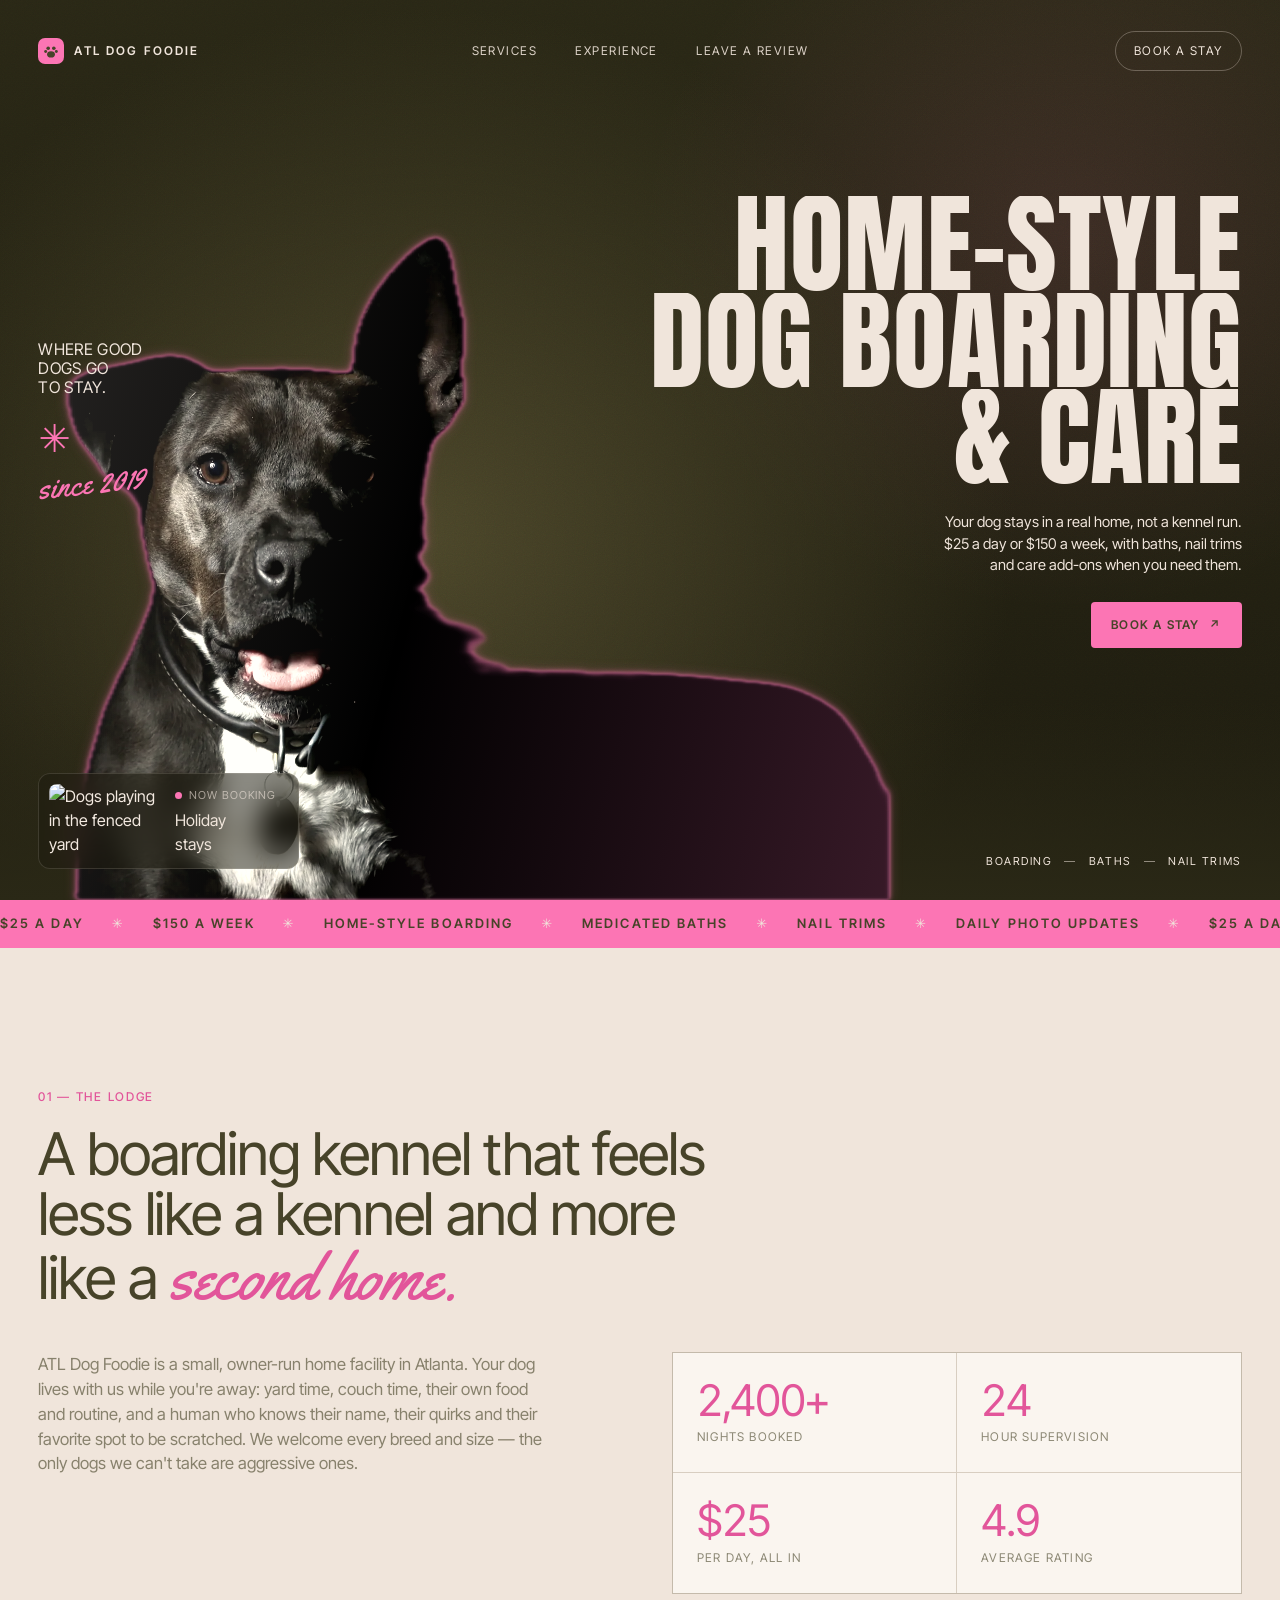
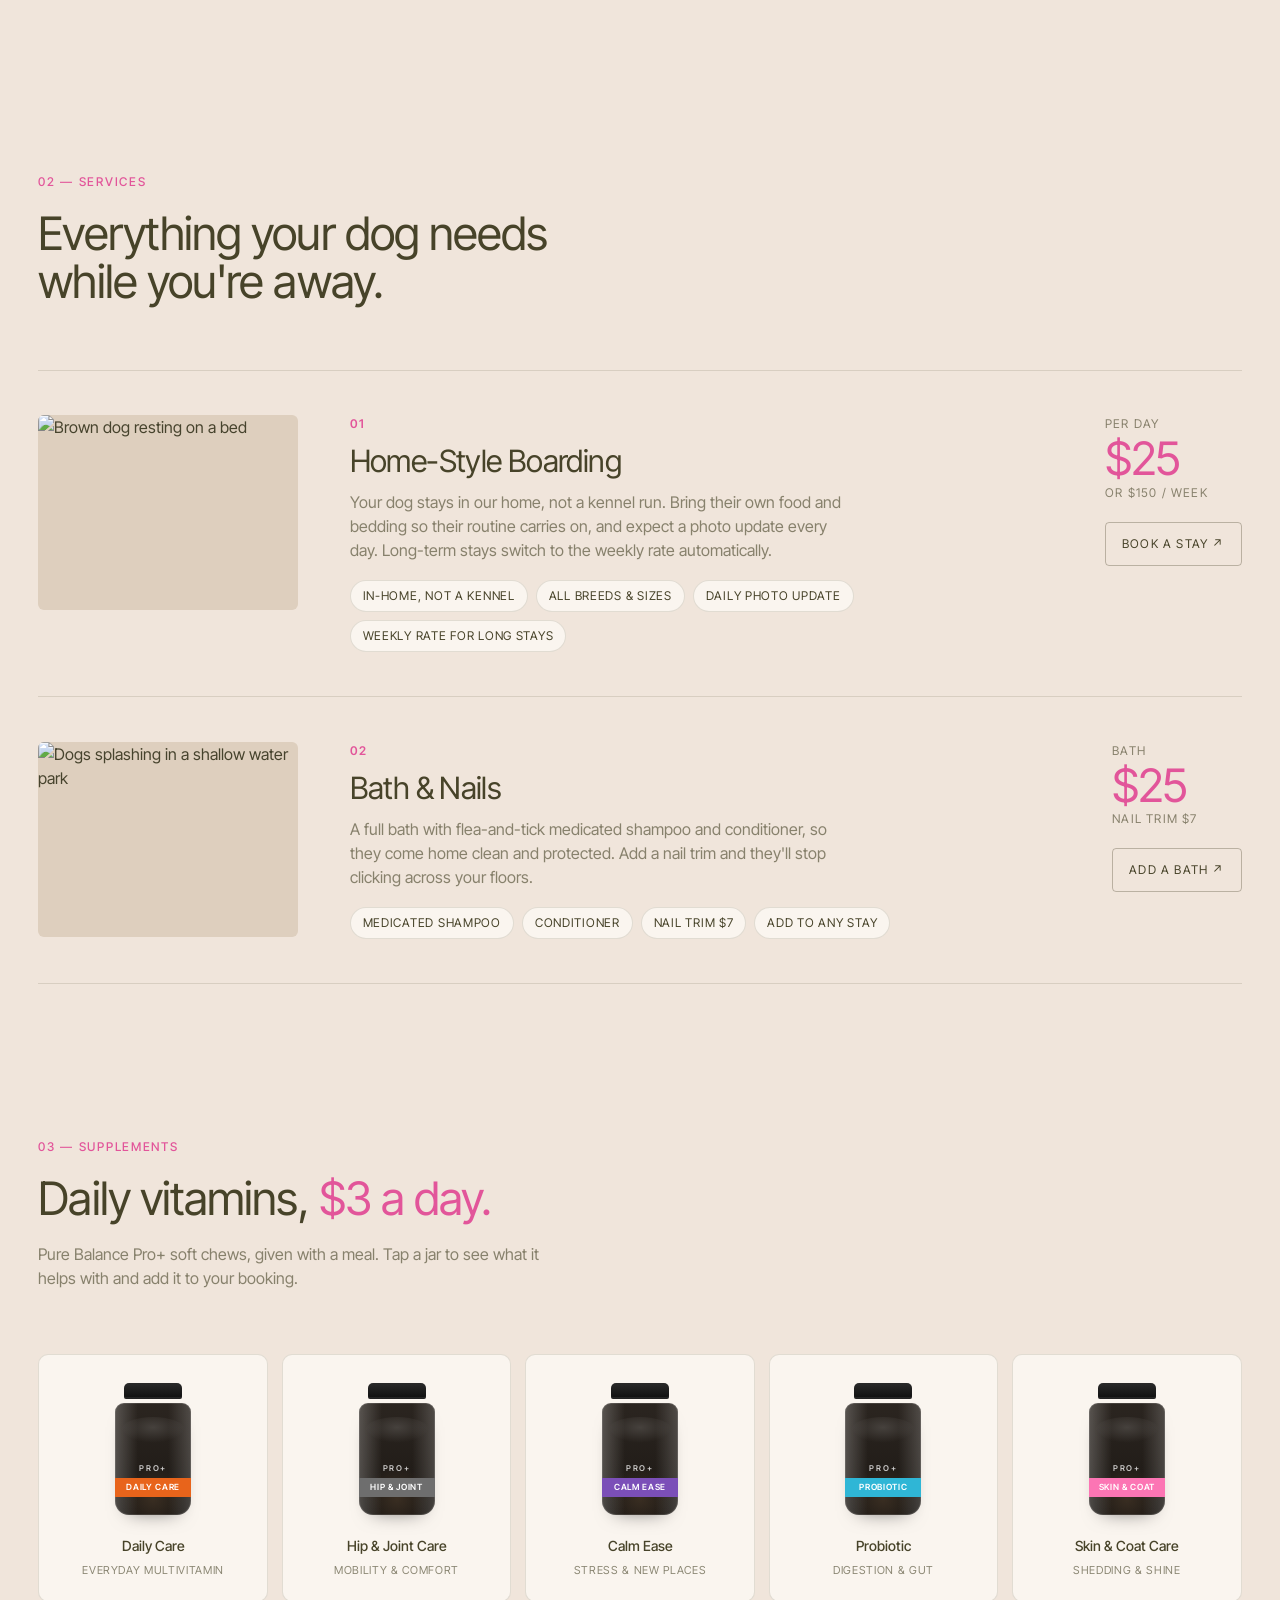
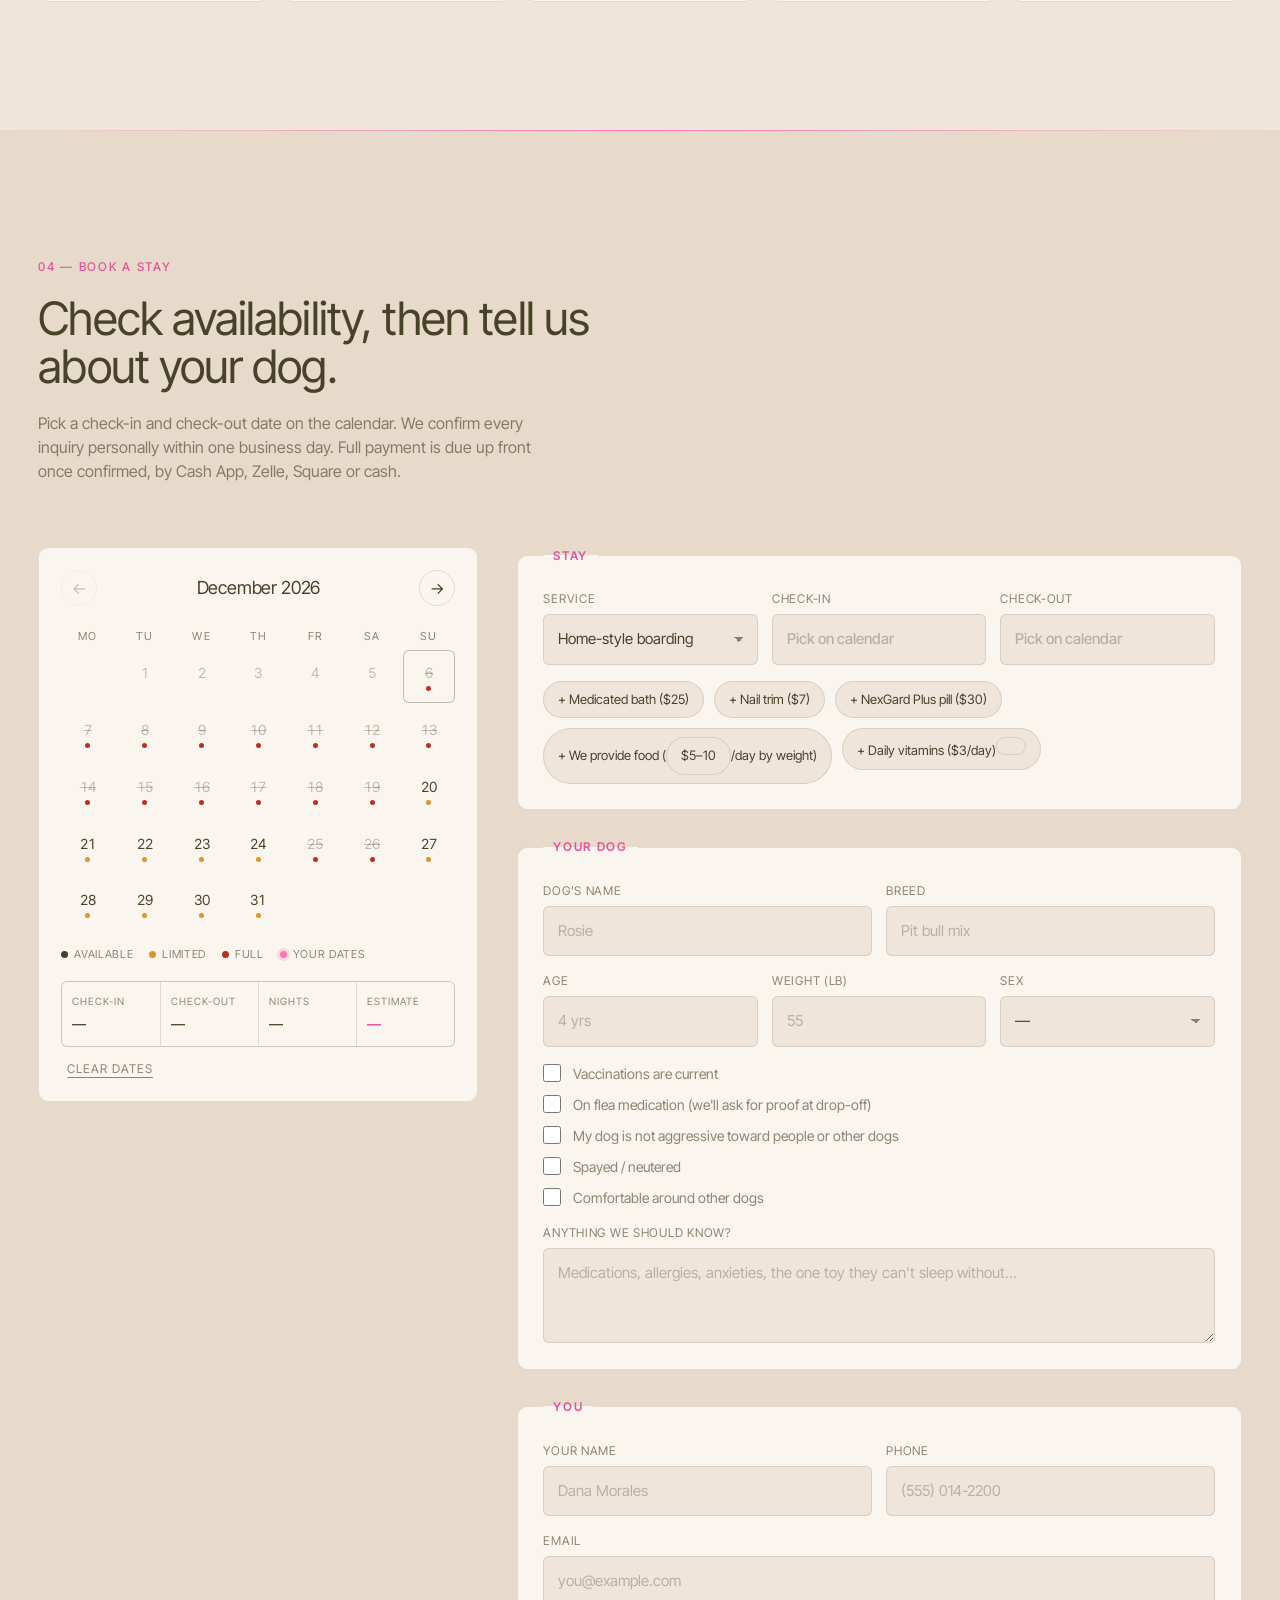
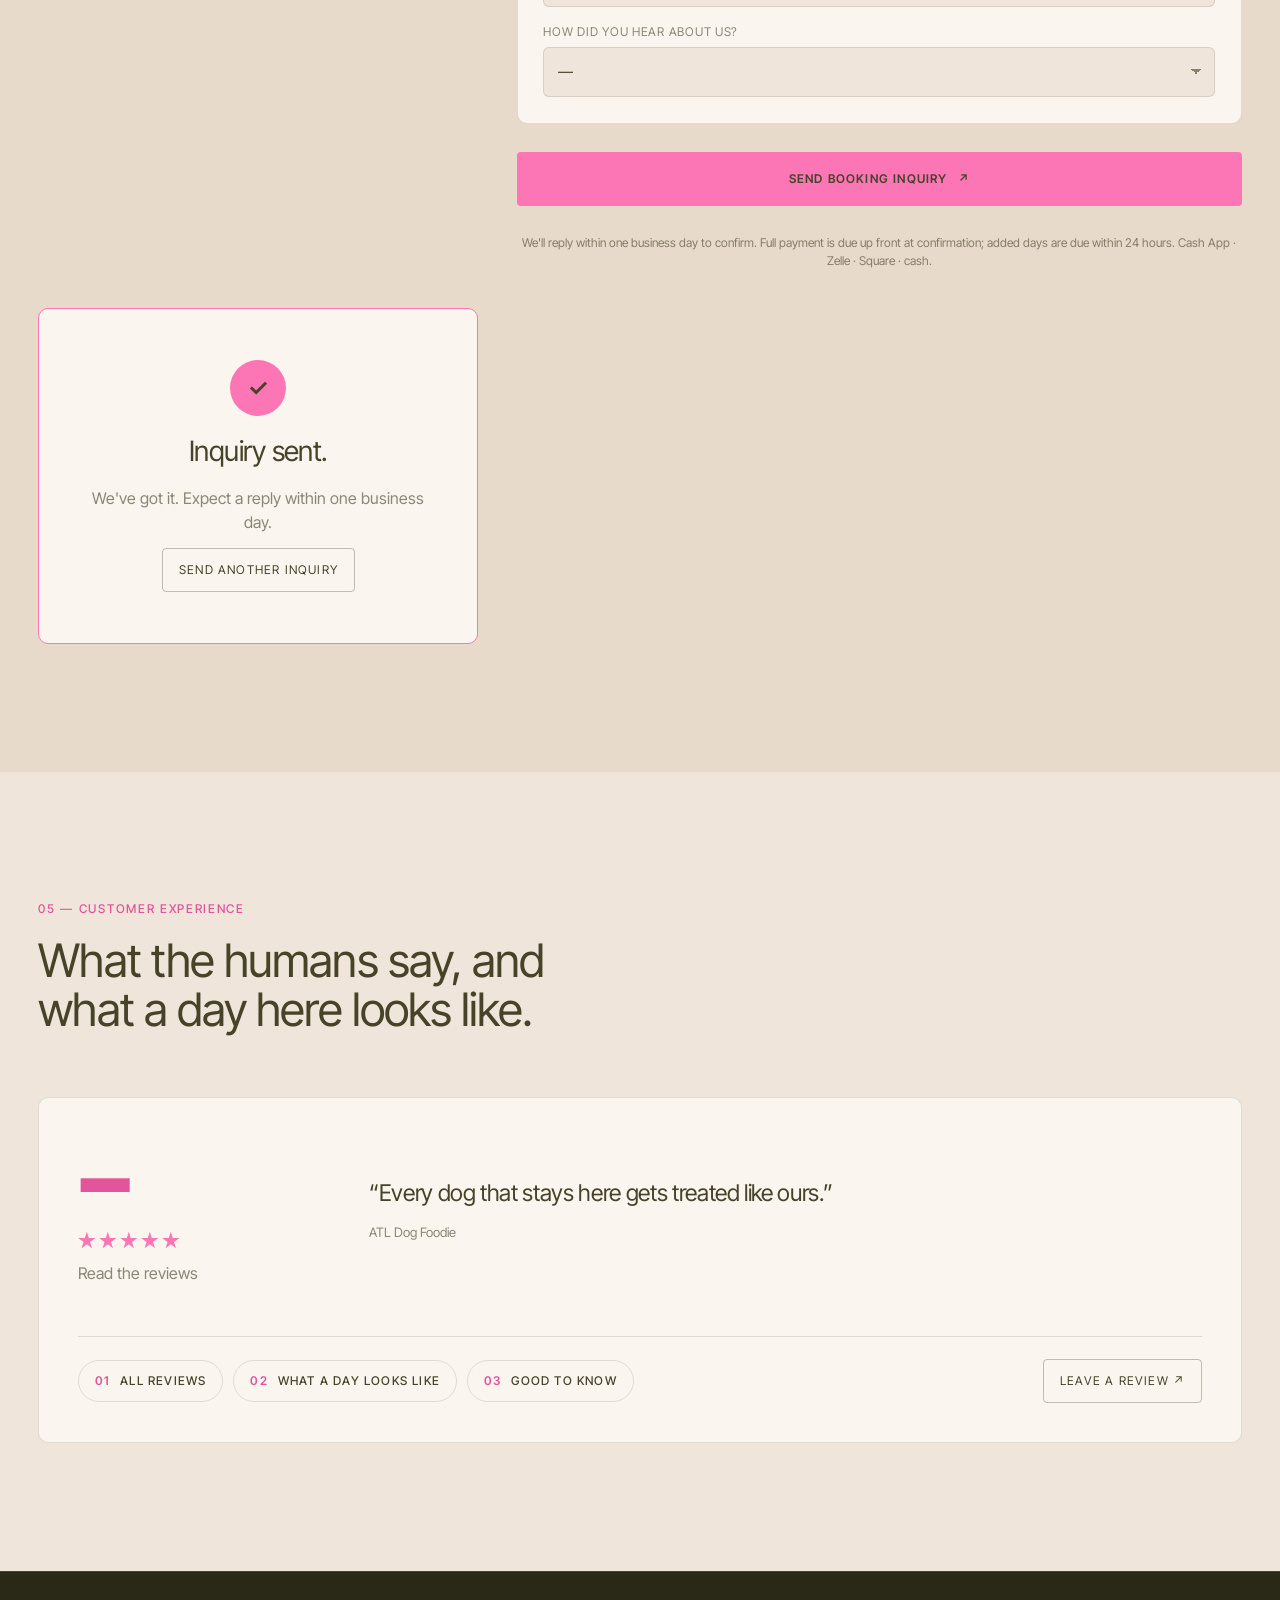
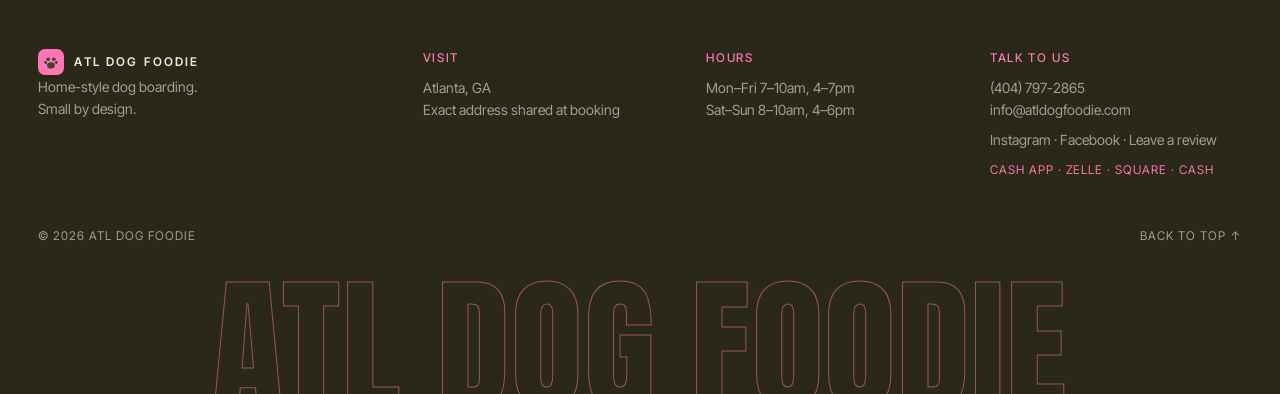
==== commit 3957a703: "Reviews system and Customer Experience page - review.html: shareable form (stars, text, consent) pos" ====
--- a/index.html
+++ b/index.html
@@ -11,14 +11,14 @@
   <link rel="stylesheet" href="styles.css">
   <link rel="icon" href="data:image/svg+xml,%3Csvg xmlns='http://www.w3.org/2000/svg' viewBox='0 0 32 32'%3E%3Crect width='32' height='32' rx='8' fill='%23FC75B4'/%3E%3Ccircle cx='11' cy='11' r='3' fill='%23474329'/%3E%3Ccircle cx='21' cy='11' r='3' fill='%23474329'/%3E%3Cellipse cx='16' cy='21' rx='7' ry='5.5' fill='%23474329'/%3E%3C/svg%3E">
 </head>
-<body>
+<body data-page="home">
 
 <!-- ============ HERO ============ -->
 <div class="progress" id="progress" aria-hidden="true"></div>
 <nav class="floating-nav" id="floatingNav" aria-label="Quick navigation">
   <a href="#top" class="brand-mini">ATL Dog Foodie</a>
   <a href="#services">Services</a>
-  <a href="#facility">Facility</a>
+  <a href="experience.html">Experience</a>
   <a href="#book" class="floating-cta">Book a stay</a>
 </nav>
 
@@ -43,7 +43,8 @@
     </a>
     <ul class="nav-links">
       <li><a href="#services">Services</a></li>
-      <li><a href="#facility">Facility</a></li>
+      <li><a href="experience.html">Experience</a></li>
+      <li><a href="review.html">Leave a review</a></li>
     </ul>
     <a class="pill" href="#book">Book a stay</a>
     <button class="burger" aria-label="Open menu" aria-expanded="false" aria-controls="mobileMenu"><span></span><span></span></button>
@@ -51,8 +52,9 @@
 
   <div class="mobile-menu" id="mobileMenu">
     <a href="#services">Services</a>
-    <a href="#facility">Facility</a>
-      <a href="#book" class="pill">Book a stay</a>
+    <a href="experience.html">Experience</a>
+    <a href="review.html">Leave a review</a>
+    <a href="#book" class="pill">Book a stay</a>
   </div>
 
   <div class="hero-left reveal-up">
@@ -312,48 +314,37 @@
   </div>
 </section>
 
-<!-- ============ FACILITY ============ -->
-<section class="facility" id="facility">
-  <div class="container">
-    <div class="section-head">
-      <p class="eyebrow reveal-up">05 — The facility</p>
-      <h2 class="h-lg reveal-up" style="--d:.1s">Built for dogs. Designed to make their owners relax.</h2>
-    </div>
-    <div class="facility-grid">
-      <figure class="reveal-up"><img src="https://images.unsplash.com/photo-1787152467585-3b6a11777ebd?w=1200&q=75&auto=format&fit=crop" alt="Group of dogs on a colorful play surface" loading="lazy"><figcaption>Small group, always supervised</figcaption></figure>
-      <div class="facility-copy reveal-up" style="--d:.15s">
-        <h3>What a day looks like</h3>
-        <ol class="timeline">
-          <li><span>7:00</span>Breakfast &amp; first yard session</li>
-          <li><span>9:30</span>Play, by size and energy</li>
-          <li><span>12:00</span>Lunch, meds, nap time</li>
-          <li><span>15:00</span>Afternoon yard + enrichment</li>
-          <li><span>18:00</span>Dinner, photo update sent to you</li>
-          <li><span>21:00</span>Last potty break &amp; lights out</li>
-        </ol>
-      </div>
-    </div>
-  </div>
-</section>
-
-
-
-<!-- ============ FAQ ============ -->
-<section class="faq container">
+<!-- ============ EXPERIENCE ============ -->
+<section class="experience container" id="experience">
   <div class="section-head">
-    <p class="eyebrow reveal-up">06 — Good to know</p>
-    <h2 class="h-lg reveal-up" style="--d:.1s">Questions we get every week.</h2>
-  </div>
-  <div class="accordion reveal-up">
-    <details open><summary>How much does boarding cost?</summary><p>$25 a day, or $150 a week for longer stays. The weekly rate kicks in automatically once a stay reaches seven days.</p></details>
-    <details><summary>How and when do I pay?</summary><p>Full payment is due up front once your stay is confirmed. If you extend while your dog is with us, payment for the extra days is due within 24 hours. We take Cash App, Zelle, Square and cash.</p></details>
-    <details><summary>Are there breed or size restrictions?</summary><p>No. Every breed and size is welcome. The only dogs we can't take are aggressive ones, for the safety of the other guests.</p></details>
-    <details><summary>What about fleas, ticks and heartworm?</summary><p>We ask for proof your dog is on flea medication. If they aren't, we'll give a monthly NexGard Plus flea-and-heartworm pill at drop-off for $30.</p></details>
-    <details><summary>What should I pack?</summary><p>Their regular food portioned per meal, any medication with instructions, and a blanket or toy that smells like home. If you'd rather not bring food, we'll provide it: $5 a day for dogs up to 40 lb, $10 a day over 40 lb.</p></details>
-    <details><summary>Can I add a bath or nail trim?</summary><p>Yes. A bath with flea-and-tick medicated shampoo and conditioner is $25, and a nail trim is $7. Tick them on the booking form or ask at drop-off.</p></details>
-    <details><summary>Do you offer supplements?</summary><p>Yes. We can give a daily vitamin for shedding, mood, joints and general health for $3 a day. Add it on the booking form.</p></details>
-  </div>
-</section>
+    <p class="eyebrow reveal-up">05 — Customer experience</p>
+    <h2 class="h-lg reveal-up" style="--d:.1s">What the humans say, and what a day here looks like.</h2>
+  </div>
+  <div class="teaser reveal-up">
+    <div class="teaser-rating">
+      <strong id="teaserAvg">—</strong>
+      <div id="teaserStars" aria-hidden="true"></div>
+      <span class="muted" id="teaserCount">Loading reviews…</span>
+    </div>
+    <blockquote class="teaser-quote" id="teaserQuote">
+      <p>“Every dog that stays here gets treated like ours.”</p>
+      <footer>ATL Dog Foodie</footer>
+    </blockquote>
+    <div class="teaser-links">
+      <a class="teaser-link" href="experience.html#reviews"><span>01</span>All reviews</a>
+      <a class="teaser-link" href="experience.html#day"><span>02</span>What a day looks like</a>
+      <a class="teaser-link" href="experience.html#faq"><span>03</span>Good to know</a>
+      <a class="btn-ghost" href="review.html">Leave a review ↗</a>
+    </div>
+  </div>
+</section>
+
+
+
+
+
+
+
 
 </main>
 
@@ -375,7 +366,7 @@
     <div>
       <h4>Talk to us</h4>
       <p><a href="tel:+14047972865">(404) 797-2865</a><br><a href="mailto:info@atldogfoodie.com">info@atldogfoodie.com</a></p>
-      <p class="socials"><a href="#">Instagram</a> · <a href="#">Facebook</a></p>
+      <p class="socials"><a href="#">Instagram</a> · <a href="#">Facebook</a> · <a href="review.html">Leave a review</a></p>
       <p class="pay">Cash App · Zelle · Square · Cash</p>
     </div>
   </div>
@@ -386,6 +377,7 @@
   <div class="footer-wordmark" aria-hidden="true">ATL Dog Foodie</div>
 </footer>
 
+<script src="shared.js"></script>
 <script src="app.js"></script>
 </body>
 </html>
--- a/styles.css
+++ b/styles.css
@@ -502,3 +502,87 @@
   .vit-inner{grid-template-columns:1fr}
   .vit-jar{padding:16px}
 }
+
+/* ================================================================
+   SUB-PAGE HEADER (experience, review)
+   ================================================================ */
+.page-head{position:relative;overflow:hidden;background:var(--mocha-deep);color:var(--on-dark);padding:clamp(18px, 2.4vw, 32px) clamp(20px, 3vw, 44px) clamp(56px, 7vw, 100px);isolation:isolate}
+.page-head.compact{padding-bottom:clamp(40px, 5vw, 70px)}
+.page-head::before{content:"";position:absolute;inset:-10%;z-index:-1;background:radial-gradient(50% 60% at 18% 110%, #4a4529 0%, rgba(74,69,41,0) 70%),radial-gradient(40% 50% at 85% 0%, rgba(252,117,180,.12) 0%, rgba(252,117,180,0) 70%)}
+.page-head::after{content:"";position:absolute;inset:0;z-index:-1;opacity:.16;mix-blend-mode:overlay;pointer-events:none;background-image:url("data:image/svg+xml,%3Csvg xmlns='http://www.w3.org/2000/svg' width='160' height='160'%3E%3Cfilter id='n'%3E%3CfeTurbulence type='fractalNoise' baseFrequency='.9' numOctaves='2' stitchTiles='stitch'/%3E%3C/filter%3E%3Crect width='100%25' height='100%25' filter='url(%23n)'/%3E%3C/svg%3E")}
+.page-head .nav{position:relative;z-index:4}
+.page-head .nav-links a.is-current::after{transform:scaleX(1)}
+.page-head .burger span{background:var(--sand)}
+.page-head .mobile-menu{color:var(--sand)}
+.page-head-body{max-width:1280px;margin:clamp(40px, 6vw, 90px) auto 0}
+.eyebrow.light{color:var(--pink)}
+.page-title{margin:0;font-family:var(--display);font-weight:400;text-transform:uppercase;font-size:clamp(52px, 9.5vw, 150px);line-height:.9;letter-spacing:.004em;color:var(--sand)}
+.page-title .script-accent{font-family:var(--script);text-transform:none;color:var(--pink);font-size:.62em;line-height:1;display:inline-block;transform:rotate(-5deg) translateY(.06em);transform-origin:left;letter-spacing:0}
+.page-lede{max-width:54ch;margin:22px 0 0;color:var(--on-dark-60);font-size:clamp(15px, 1.2vw, 18px)}
+
+/* ================================================================
+   REVIEWS
+   ================================================================ */
+.reviews{padding:clamp(80px, 10vw, 140px) 0}
+.stars{display:inline-flex;gap:3px;vertical-align:middle}
+.stars i{width:18px;height:18px;background:var(--pink);clip-path:polygon(50% 0%,61% 35%,98% 35%,68% 57%,79% 91%,50% 70%,21% 91%,32% 57%,2% 35%,39% 35%)}
+.stars i.off{background:var(--fg-12)}
+.rating-summary{display:grid;grid-template-columns:auto 1fr auto;gap:clamp(18px, 3vw, 40px);align-items:center;border:1px solid var(--fg-12);border-radius:10px;padding:clamp(20px, 3vw, 36px);background:var(--paper);margin-bottom:clamp(24px, 3vw, 40px)}
+.rating-summary strong{font-family:var(--display);font-size:clamp(60px, 7vw, 110px);line-height:.9;color:var(--pink-deep)}
+.rating-meta{display:flex;flex-direction:column;gap:8px}
+.rating-meta .stars i{width:22px;height:22px}
+.review-grid{display:grid;grid-template-columns:repeat(3, 1fr);gap:14px}
+.review-card{border:1px solid var(--fg-12);border-radius:8px;padding:clamp(22px, 2.4vw, 30px);background:var(--paper);display:flex;flex-direction:column;gap:18px;transition:border-color .3s,transform .5s var(--ease),background .3s}
+.review-card:hover{border-color:var(--pink);background:#fff;transform:translateY(-4px)}
+.review-head{display:flex;justify-content:space-between;align-items:center;gap:12px}
+.review-head .stars i{width:14px;height:14px}
+.review-date{font-size:11px;letter-spacing:.1em;text-transform:uppercase;color:var(--fg-60)}
+.review-card p{margin:0;font-size:clamp(16px, 1.25vw, 19px);line-height:1.4;letter-spacing:-.01em;flex:1}
+.review-card footer{display:flex;flex-direction:column;gap:2px;font-size:13px}
+.review-card footer span{color:var(--fg-60)}
+.review-empty{border:1px dashed var(--fg-30);border-radius:10px;padding:40px;text-align:center;color:var(--fg-60)}
+.review-empty a{color:var(--pink-deep);text-decoration:underline;text-underline-offset:4px}
+.cta-row{display:flex;gap:12px;flex-wrap:wrap;margin-top:clamp(28px, 4vw, 48px)}
+
+/* review form */
+.review-wrap{padding:clamp(48px, 6vw, 90px) 0 clamp(80px, 10vw, 140px);max-width:820px}
+.star-input{display:flex;align-items:center;gap:8px;flex-wrap:wrap}
+.star-input button{width:44px;height:44px;background:var(--fg-12);clip-path:polygon(50% 0%,61% 35%,98% 35%,68% 57%,79% 91%,50% 70%,21% 91%,32% 57%,2% 35%,39% 35%);transition:background .2s,transform .2s}
+.star-input button.hover,.star-input button.on{background:var(--pink)}
+.star-input button:hover{transform:scale(1.1)}
+.star-input button:focus-visible{outline:0;background:var(--pink-deep)}
+.star-input.invalid button:not(.on){background:rgba(184,50,31,.25)}
+.star-label{margin-left:10px;font-size:13px;color:var(--fg-60);min-width:12ch}
+.hp{position:absolute;left:-9999px;top:-9999px;opacity:0;height:0;overflow:hidden}
+.inquiry-success a{color:var(--pink-deep);text-decoration:underline;text-underline-offset:4px}
+.review-page .footer-base a{color:var(--on-dark)}
+
+/* home teaser */
+.experience{padding:clamp(80px, 10vw, 140px) 0}
+.teaser{display:grid;grid-template-columns:240px 1fr;gap:clamp(24px, 4vw, 56px);border:1px solid var(--fg-12);border-radius:10px;padding:clamp(22px, 3vw, 40px);background:var(--paper)}
+.teaser-rating{display:flex;flex-direction:column;gap:10px}
+.teaser-rating strong{font-family:var(--display);font-size:clamp(64px, 7vw, 110px);line-height:.9;color:var(--pink-deep)}
+.teaser-quote{margin:0;display:flex;flex-direction:column;justify-content:center}
+.teaser-quote p{margin:0;font-size:clamp(19px, 1.8vw, 28px);line-height:1.3;letter-spacing:-.015em}
+.teaser-quote footer{margin-top:14px;font-size:13px;color:var(--fg-60)}
+.teaser-links{grid-column:1 / -1;display:flex;flex-wrap:wrap;gap:10px;align-items:center;padding-top:22px;border-top:1px solid var(--fg-12)}
+.teaser-link{display:inline-flex;gap:10px;align-items:center;padding:11px 16px;border:1px solid var(--fg-12);border-radius:999px;font-size:12px;letter-spacing:.1em;text-transform:uppercase;font-weight:500;transition:all .3s}
+.teaser-link span{color:var(--pink-deep);font-weight:600}
+.teaser-link:hover{border-color:var(--pink);background:var(--pink)}
+.teaser-link:hover span{color:var(--mocha)}
+.teaser-links .btn-ghost{margin-left:auto}
+
+@media (max-width: 1024px){
+  .review-grid{grid-template-columns:1fr 1fr}
+}
+@media (max-width: 760px){
+  .review-grid{grid-template-columns:1fr}
+  .rating-summary{grid-template-columns:1fr;text-align:left}
+  .teaser{grid-template-columns:1fr}
+  .teaser-links .btn-ghost{margin-left:0}
+  .page-head .nav-links,.page-head .nav > .pill{display:none}
+  .page-head .burger{display:block}
+  .page-head .mobile-menu{display:flex;flex-direction:column;gap:18px;position:absolute;inset:72px 20px auto 20px;z-index:9;background:rgba(28,26,14,.92);backdrop-filter:blur(16px);border:1px solid var(--on-dark-12);border-radius:12px;padding:22px;font-size:14px;letter-spacing:.12em;text-transform:uppercase;opacity:0;pointer-events:none;transform:translateY(-8px);transition:opacity .3s,transform .3s var(--ease)}
+  .page-head .mobile-menu.open{opacity:1;pointer-events:auto;transform:none}
+  .page-head .nav{grid-template-columns:1fr auto}
+}
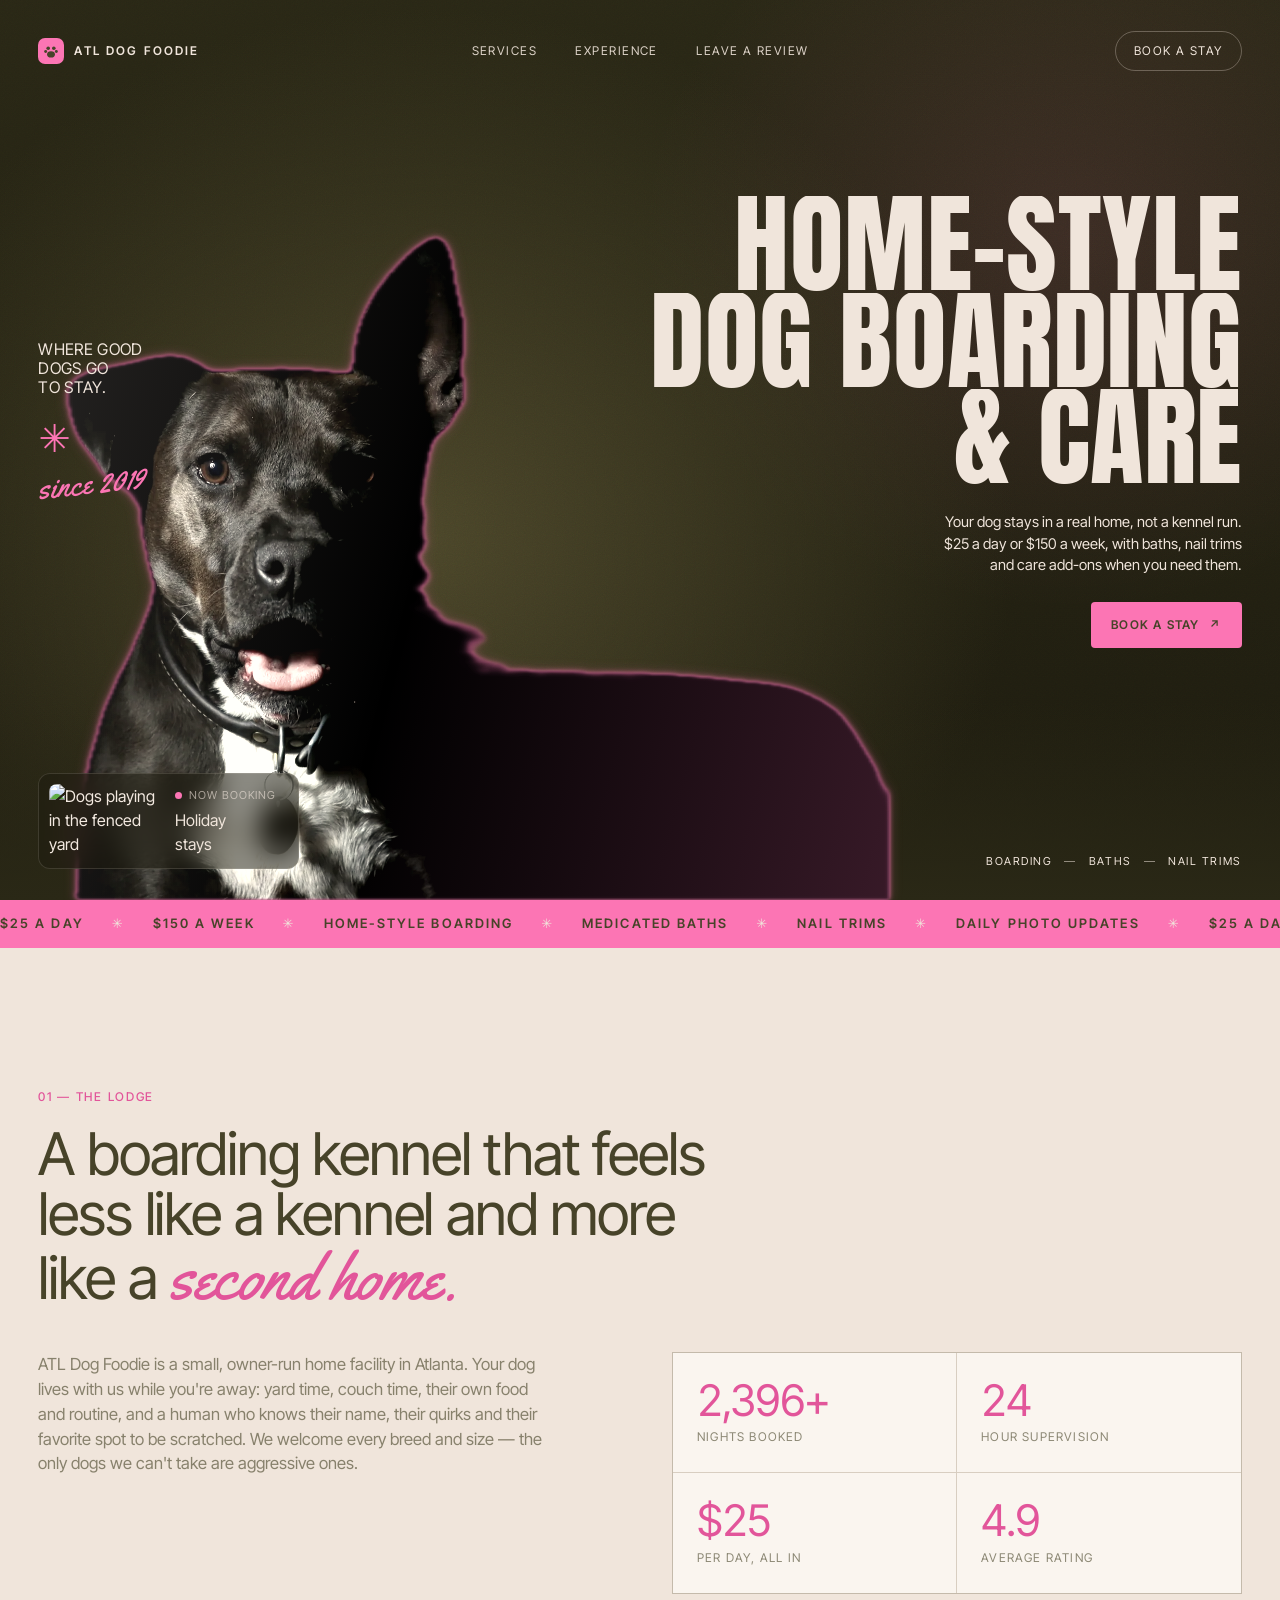
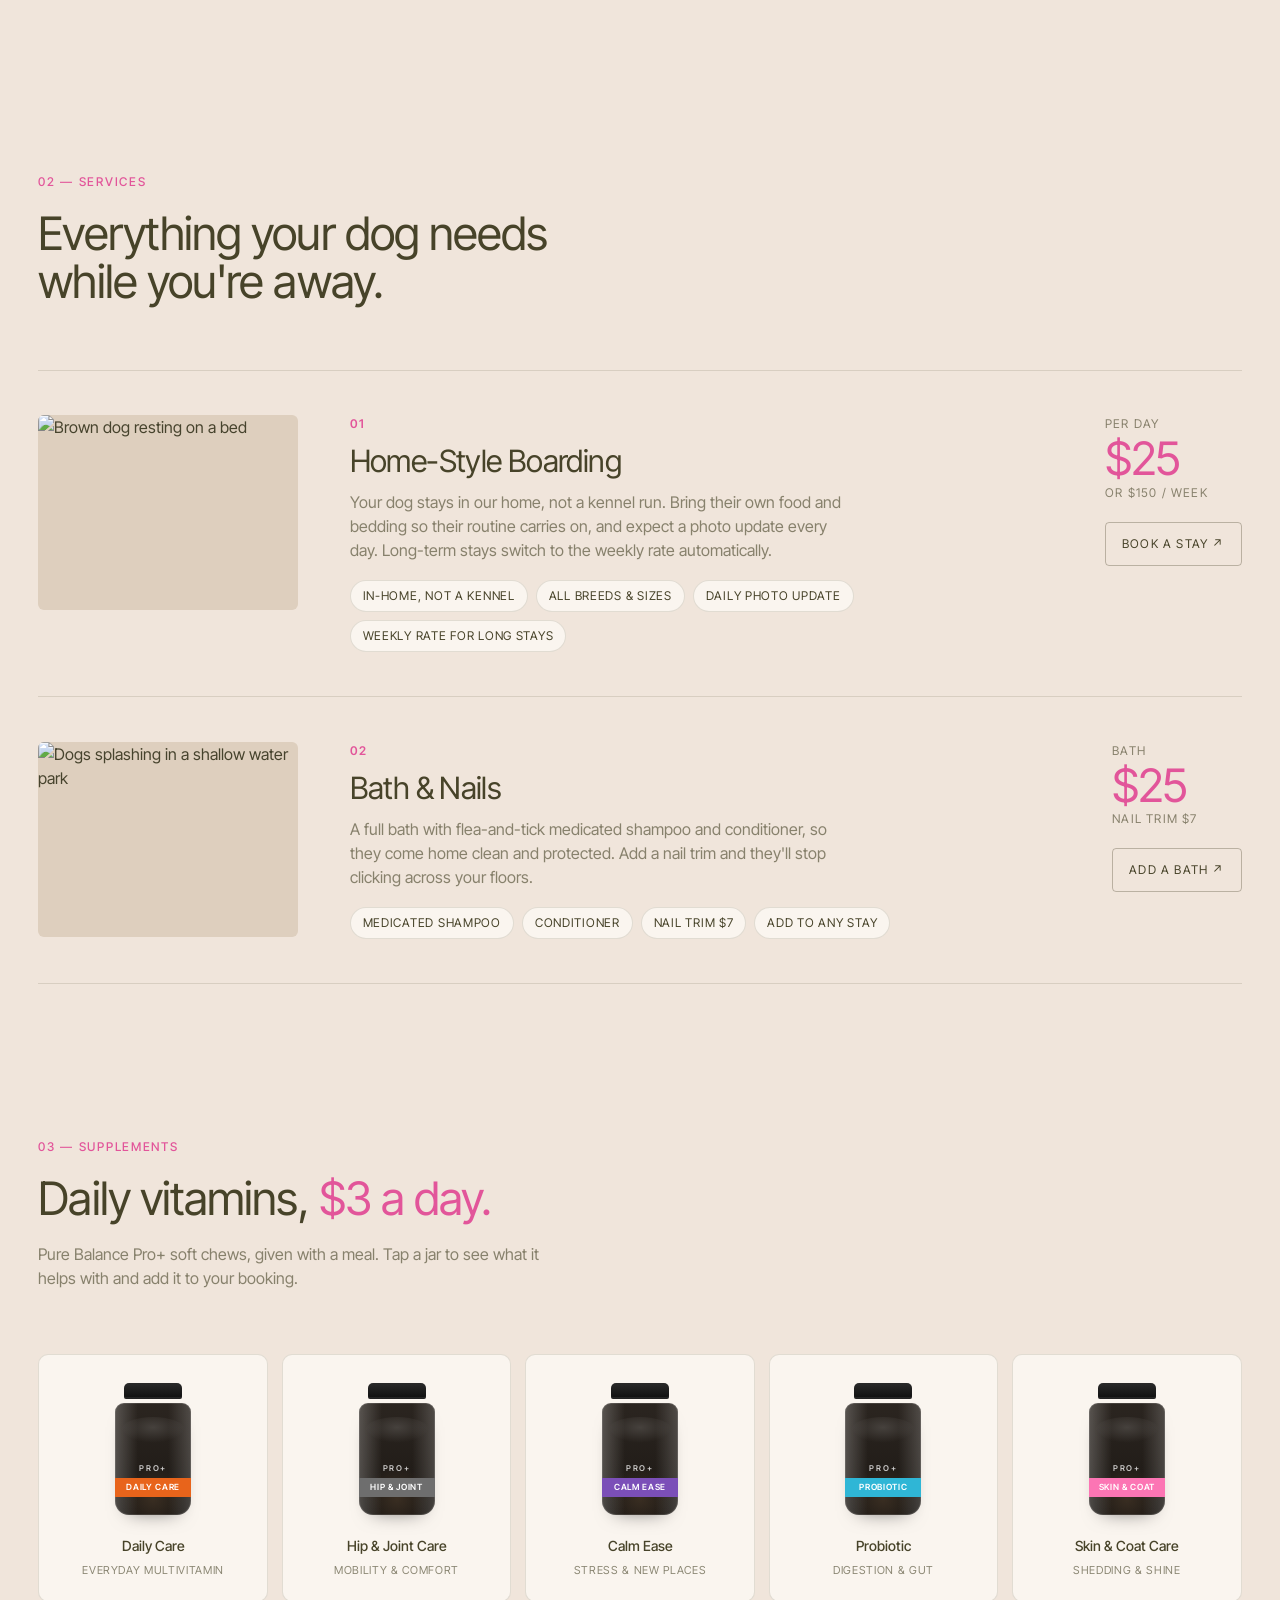
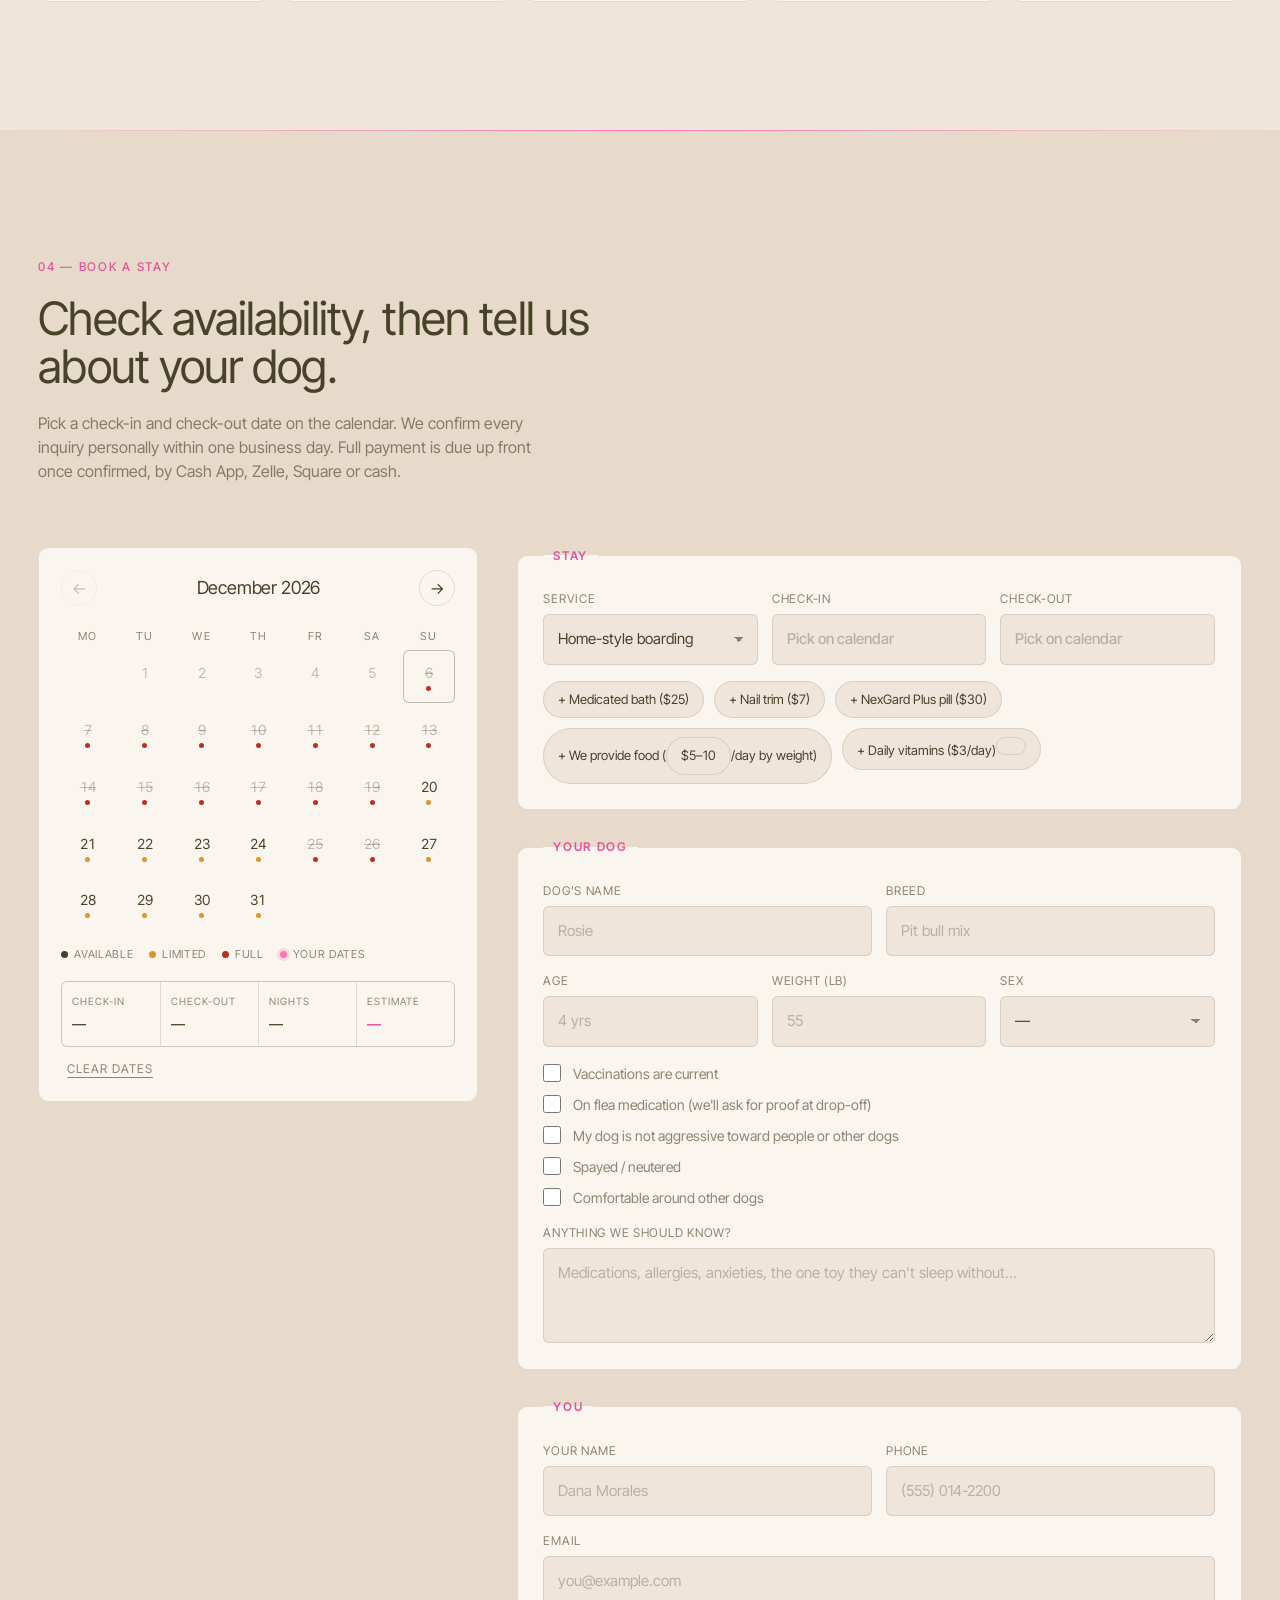
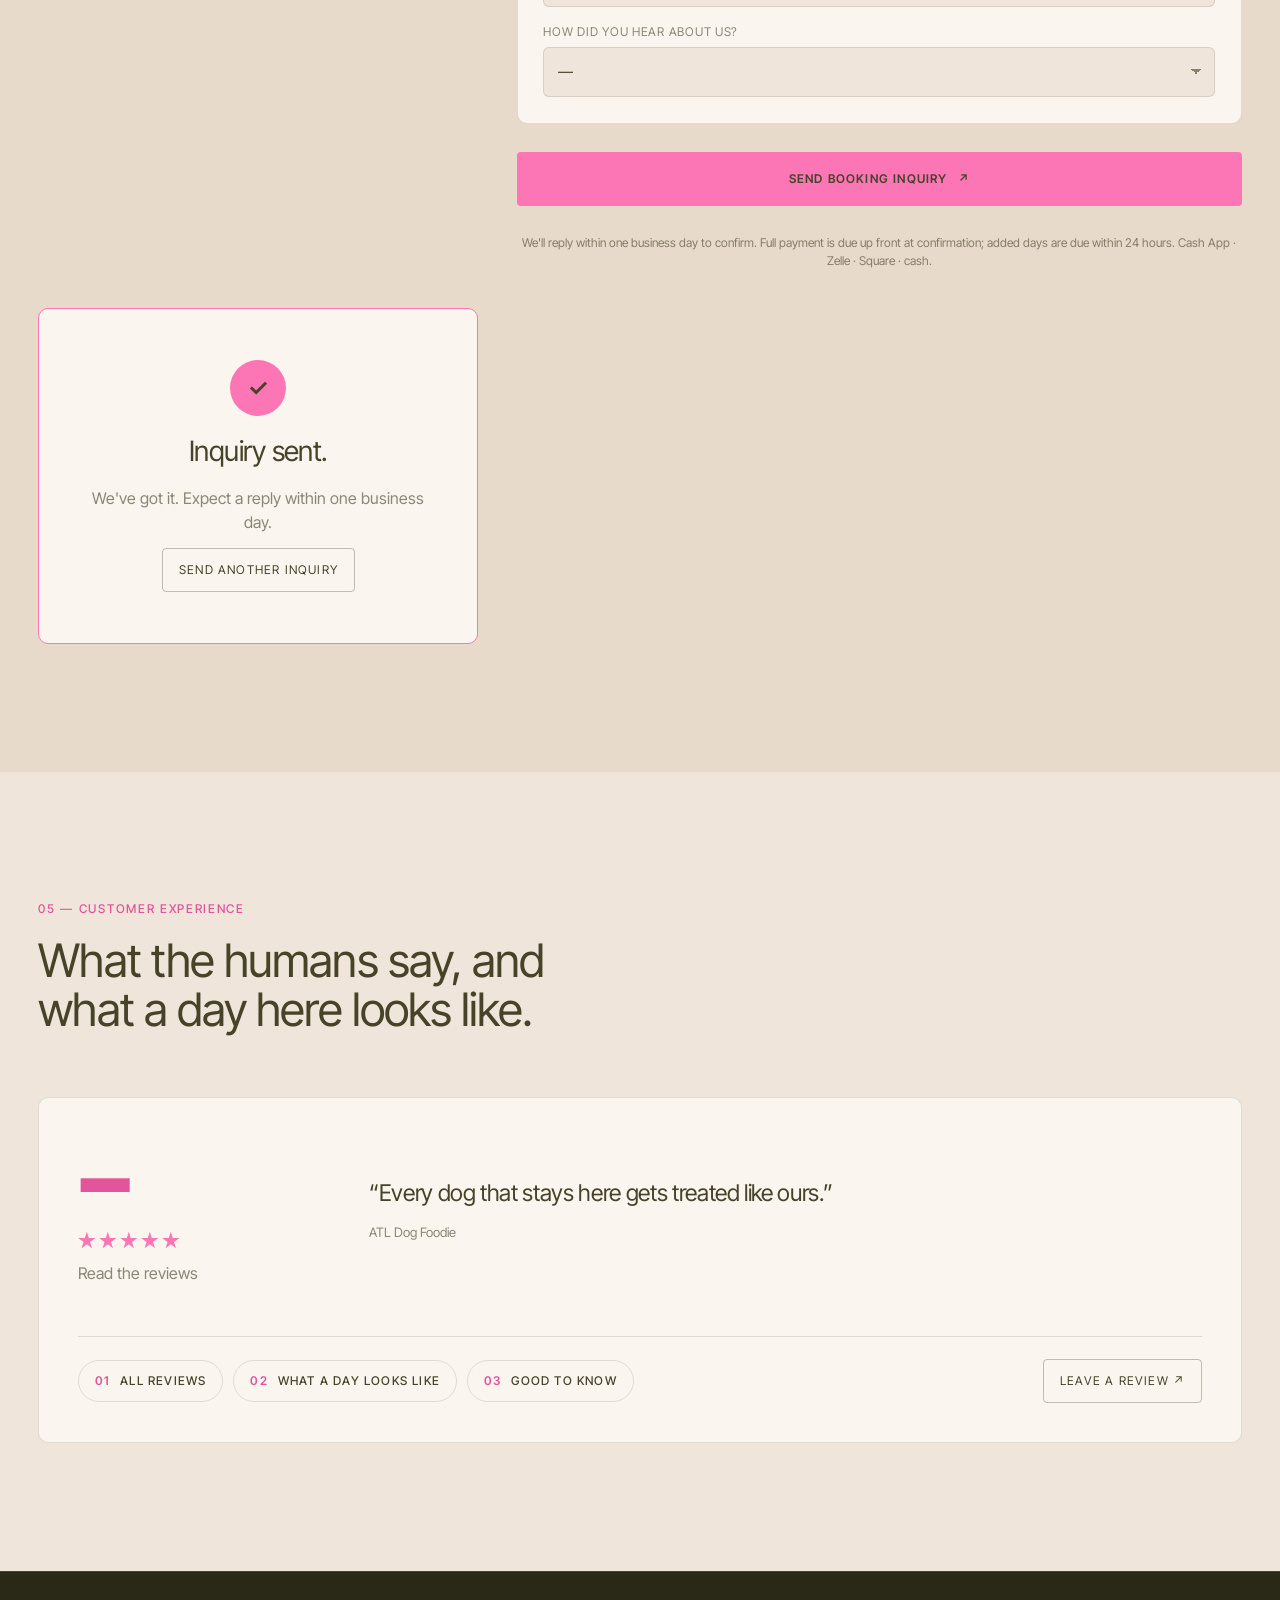
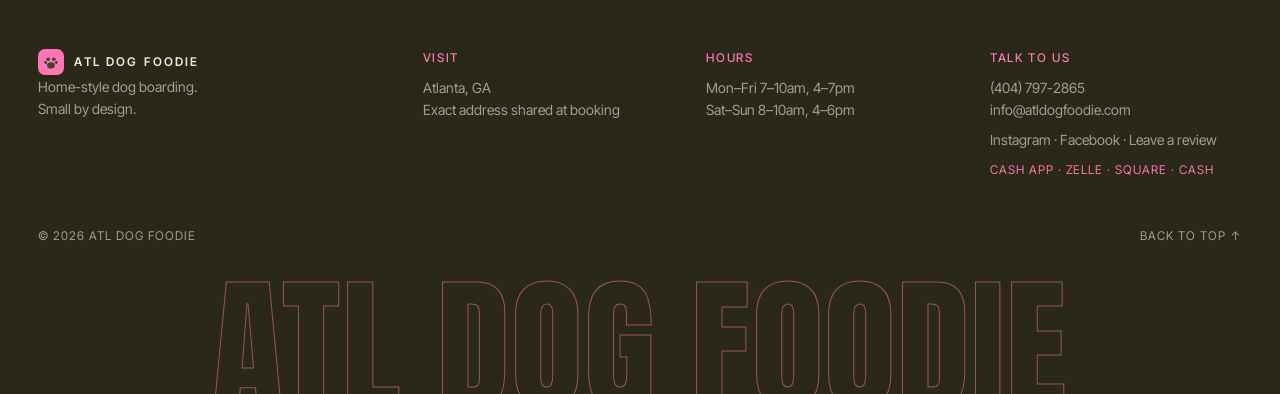
==== commit cf60ac70: "Cache-bust stylesheet and script URLs Co-Authored-By: Claude Fable 5.1 <noreply@anthropic.com>" ====
--- a/index.html
+++ b/index.html
@@ -8,7 +8,7 @@
   <link rel="preconnect" href="https://fonts.googleapis.com">
   <link rel="preconnect" href="https://fonts.gstatic.com" crossorigin>
   <link href="https://fonts.googleapis.com/css2?family=Anton&family=Inter+Tight:ital,wght@0,300;0,400;0,500;0,600;1,400&family=Yellowtail&display=swap" rel="stylesheet">
-  <link rel="stylesheet" href="styles.css">
+  <link rel="stylesheet" href="styles.css?v=3">
   <link rel="icon" href="data:image/svg+xml,%3Csvg xmlns='http://www.w3.org/2000/svg' viewBox='0 0 32 32'%3E%3Crect width='32' height='32' rx='8' fill='%23FC75B4'/%3E%3Ccircle cx='11' cy='11' r='3' fill='%23474329'/%3E%3Ccircle cx='21' cy='11' r='3' fill='%23474329'/%3E%3Cellipse cx='16' cy='21' rx='7' ry='5.5' fill='%23474329'/%3E%3C/svg%3E">
 </head>
 <body data-page="home">
@@ -377,7 +377,7 @@
   <div class="footer-wordmark" aria-hidden="true">ATL Dog Foodie</div>
 </footer>
 
-<script src="shared.js"></script>
-<script src="app.js"></script>
+<script src="shared.js?v=3"></script>
+<script src="app.js?v=3"></script>
 </body>
 </html>
